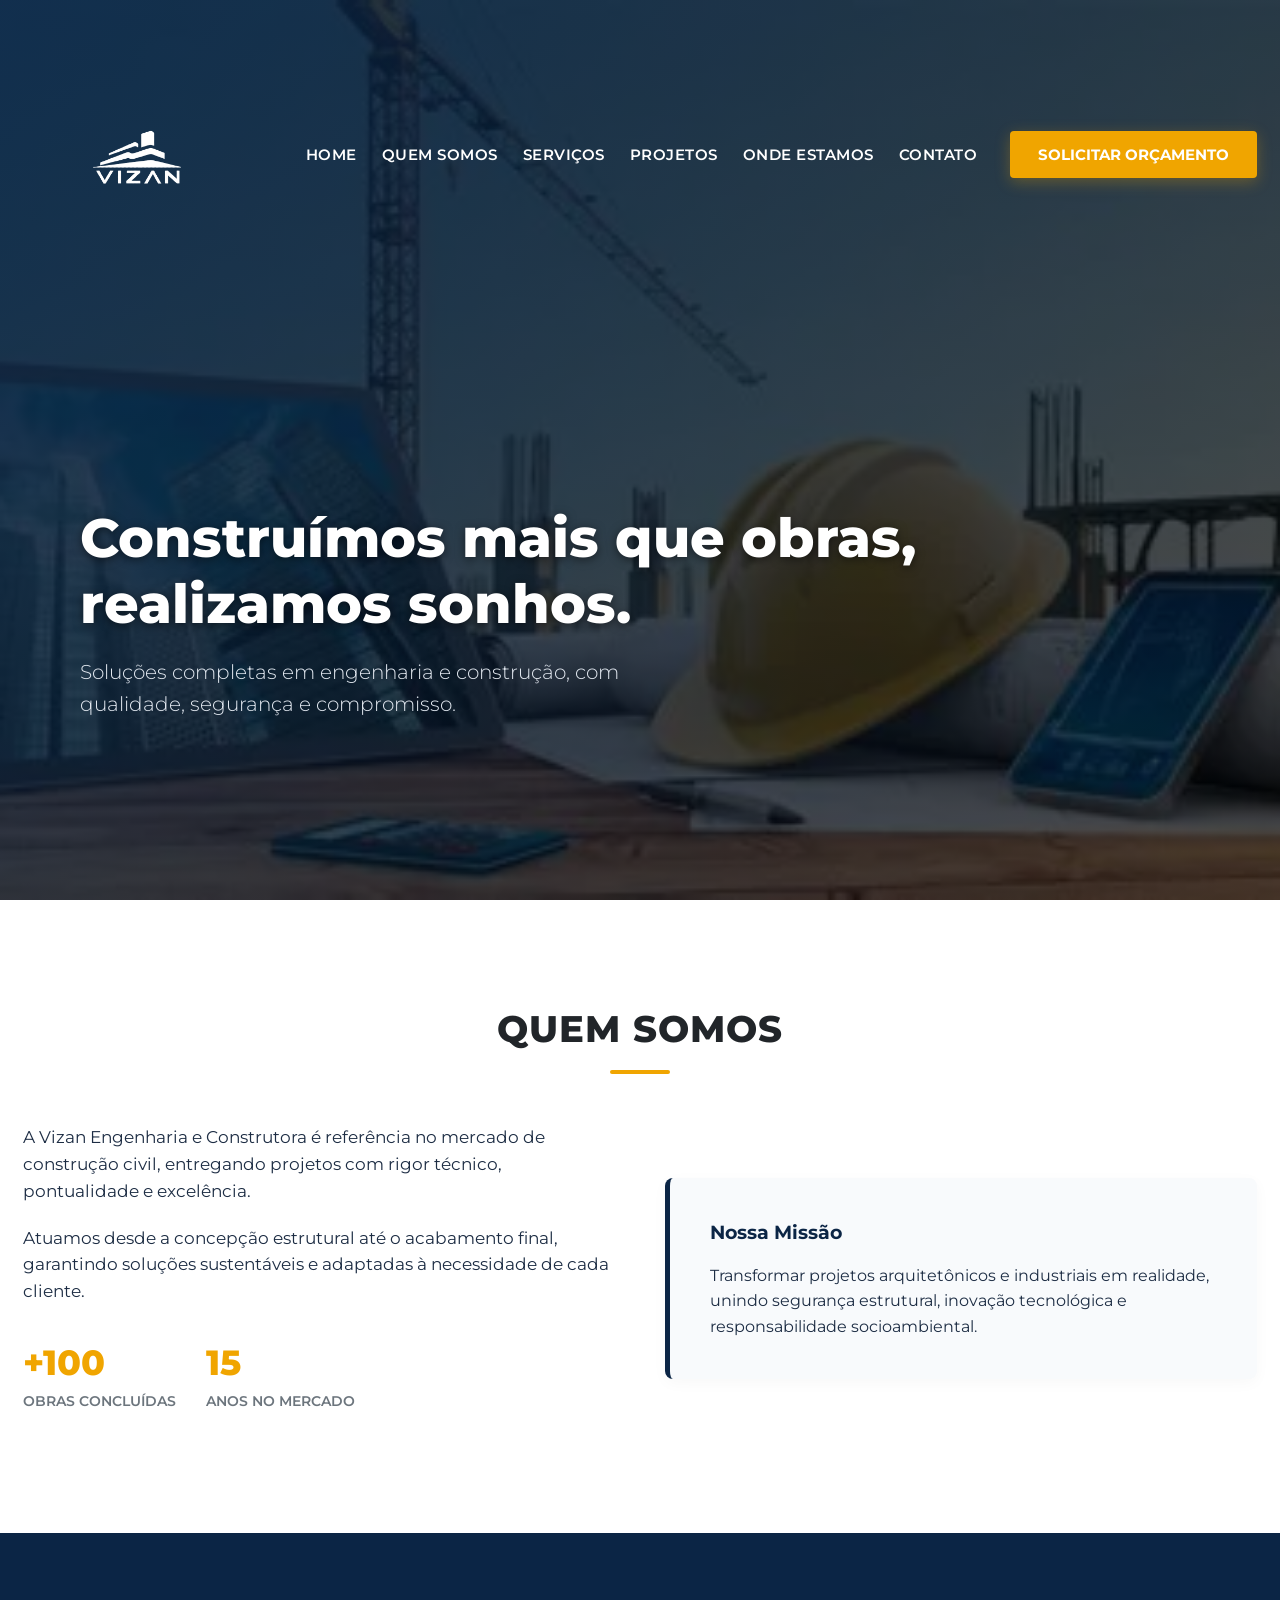
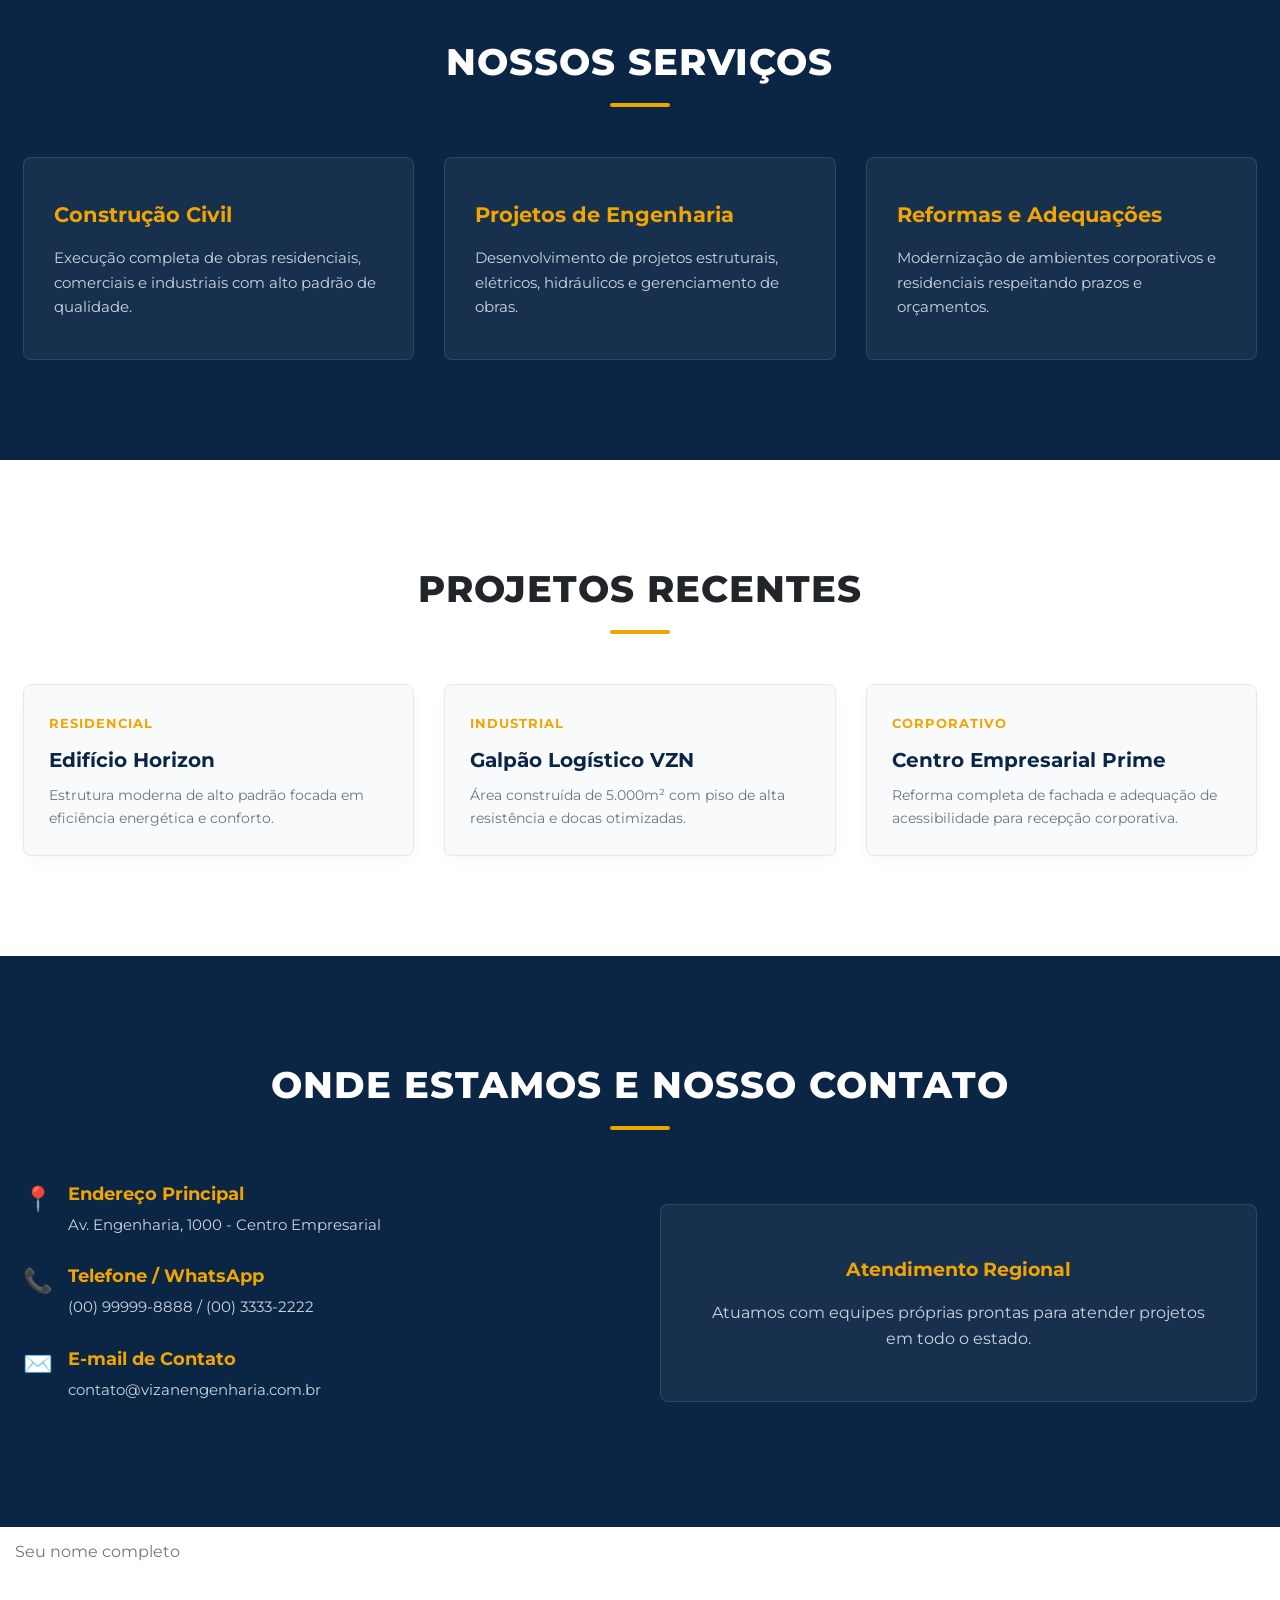
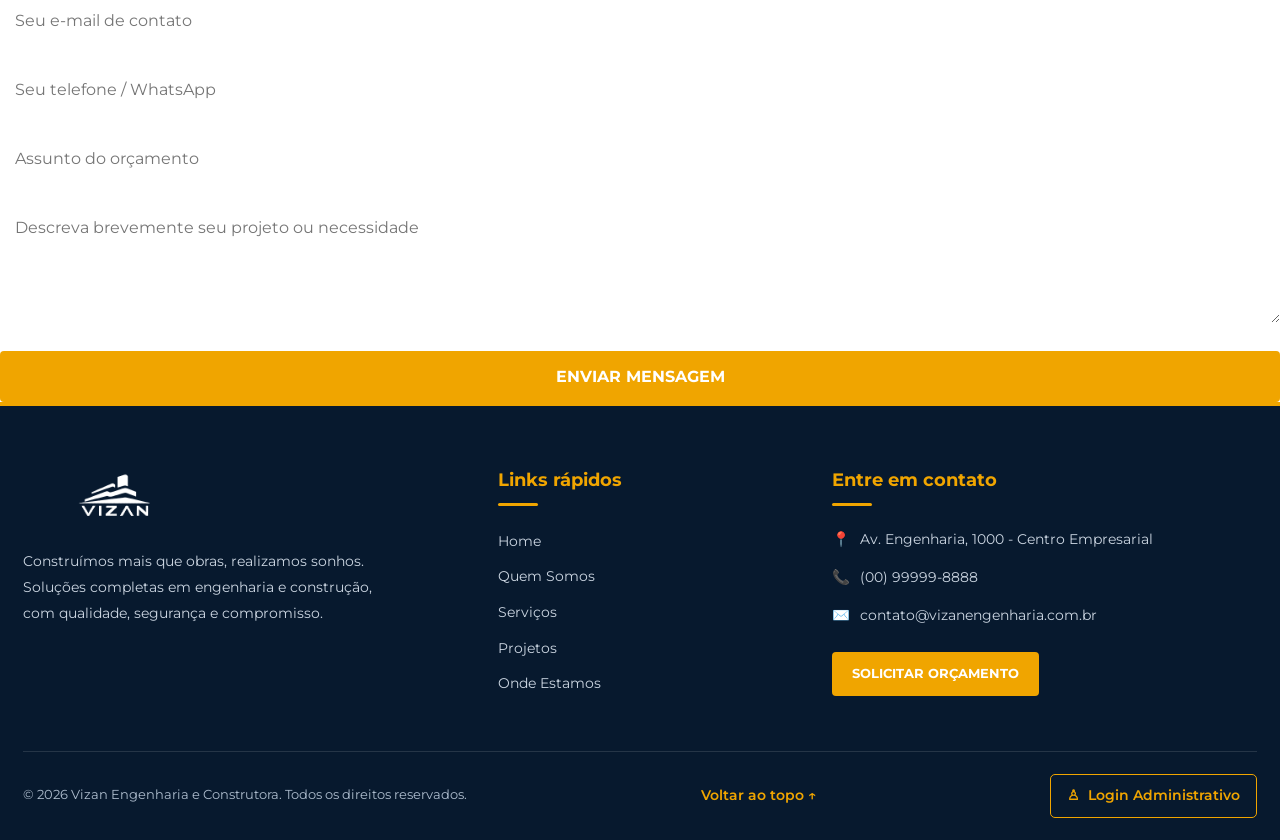
==== index.html @ 16d88180 "Rename vizane.html to index.html" ====
<!DOCTYPE html>
<html lang="pt-br">

<head>
    <meta charset="UTF-8">
    <meta name="viewport" content="width=device-width, initial-scale=1.0">

    <link rel="preconnect" href="https://fonts.googleapis.com">
    <link rel="preconnect" href="https://fonts.gstatic.com" crossorigin>
    <link href="https://fonts.googleapis.com/css2?family=Montserrat:ital,wght@0,100..900;1,100..900&display=swap" rel="stylesheet">

    <link rel="stylesheet" href="vizane.css">
    <title>Vizan Engenharia e Construtora</title>
</head>

<body>

    <!-- PRIMEIRA TELA (HOME) -->
    <section class="inicio" id="home">
        <img class="imagem-fundo" src="OIP.webp" alt="Obra de engenharia">
        <div class="degrade"></div>

        
<header>
    <div class="interface">
        <div class="logo">
            <a href="#home">
                <img src="VIZAN.jpg.png" alt="Logo Vizan Engenharia">
            </a>
        </div>

        <input type="checkbox" id="menu">
        <label for="menu" class="menu-icon" aria-label="Abrir ou fechar menu">☰</label>

        <nav class="menu-desktop">
            <ul>
                <li><a href="#home">Home</a></li>
                <li><a href="#quem-somos">Quem Somos</a></li>
                <li><a href="#servicos">Serviços</a></li>
                <li><a href="#projetos">Projetos</a></li>
                <li><a href="#onde-estamos">Onde estamos</a></li>
                <li><a href="#onde-estamos">Contato</a></li>

                <li class="orcamento-mobile">
            <a href="#contato">Solicitar Orçamento</a>
        </li>
    </ul>
</nav>

        <div class="btn-solicitarorc">
    <a href="#contato">
        <button type="button">Solicitar Orçamento</button>
    </a>
</div>
    </div>
</header>

        <div class="conteudo">
            <h1>Construímos mais que obras,<br>realizamos sonhos.</h1>
            <p>Soluções completas em engenharia e construção, com qualidade, segurança e compromisso.</p>
        </div>
    </section>

    <!-- CONTEÚDO PRINCIPAL -->
    <main>

        <!-- SEÇÃO QUEM SOMOS -->
        <section id="quem-somos">
            <div class="interface">
                <div class="titulo-secao">
                    <h2>Quem Somos</h2>
                </div>
                <div class="quem-somos-grid">
                    <div class="quem-somos-texto">
                        <p>A Vizan Engenharia e Construtora é referência no mercado de construção civil, entregando projetos com rigor técnico, pontualidade e excelência.</p>
                        <p>Atuamos desde a concepção estrutural até o acabamento final, garantindo soluções sustentáveis e adaptadas à necessidade de cada cliente.</p>
                        <div class="estatisticas">
                            <div class="estatistica-item">
                                <h3>+100</h3>
                                <p>Obras Concluídas</p>
                            </div>
                            <div class="estatistica-item">
                                <h3>15</h3>
                                <p>Anos no Mercado</p>
                            </div>
                        </div>
                    </div>
                    <div class="quem-somos-card">
                        <h3>Nossa Missão</h3>
                        <p>Transformar projetos arquitetônicos e industriais em realidade, unindo segurança estrutural, inovação tecnológica e responsabilidade socioambiental.</p>
                    </div>
                </div>
            </div>
        </section>

        <!-- SEÇÃO SERVIÇOS -->
        <section id="servicos">
            <div class="interface">
                <div class="titulo-secao">
                    <h2>Nossos Serviços</h2>
                </div>
                <div class="servicos-grid">
                    <div class="servico-card">
                        
                        <h3>Construção Civil</h3>
                        <p>Execução completa de obras residenciais, comerciais e industriais com alto padrão de qualidade.</p>
                    </div>
                    <div class="servico-card">
                      
                        <h3>Projetos de Engenharia</h3>
                        <p>Desenvolvimento de projetos estruturais, elétricos, hidráulicos e gerenciamento de obras.</p>
                    </div>
                    <div class="servico-card">
                        
                        <h3>Reformas e Adequações</h3>
                        <p>Modernização de ambientes corporativos e residenciais respeitando prazos e orçamentos.</p>
                    </div>
                </div>
            </div>
        </section>

        <!-- SEÇÃO PROJETOS -->
        <section id="projetos">
            <div class="interface">
                <div class="titulo-secao">
                    <h2>Projetos Recentes</h2>
                </div>
                <div class="projetos-grid">
                    <div class="projeto-card">
                        <div class="projeto-info">
                            <span>Residencial</span>
                            <h3>Edifício Horizon</h3>
                            <p>Estrutura moderna de alto padrão focada em eficiência energética e conforto.</p>
                        </div>
                    </div>
                    <div class="projeto-card">
                        <div class="projeto-info">
                            <span>Industrial</span>
                            <h3>Galpão Logístico VZN</h3>
                            <p>Área construída de 5.000m² com piso de alta resistência e docas otimizadas.</p>
                        </div>
                    </div>
                    <div class="projeto-card">
                        <div class="projeto-info">
                            <span>Corporativo</span>
                            <h3>Centro Empresarial Prime</h3>
                            <p>Reforma completa de fachada e adequação de acessibilidade para recepção corporativa.</p>
                        </div>
                    </div>
                </div>
            </div>
        </section>

        <!-- SEÇÃO ONDE ESTAMOS -->
        <section id="onde-estamos">
            <div class="interface">
                <div class="titulo-secao">
                    <h2>Onde Estamos e nosso Contato</h2>
                </div>
                <div class="onde-estamos-grid">
                    <div>
                        <div class="info-item">
                            <span>📍</span>
                            <div>
                                <h4>Endereço Principal</h4>
                                <p>Av. Engenharia, 1000 - Centro Empresarial</p>
                            </div>
                        </div>
                        <div class="info-item">
                            <span>📞</span>
                            <div>
                                <h4>Telefone / WhatsApp</h4>
                                <p>(00) 99999-8888 / (00) 3333-2222</p>
                            </div>
                        </div>
                        <div class="info-item">
                            <span>✉️</span>
                            <div>
                                <h4>E-mail de Contato</h4>
                                <p>contato@vizanengenharia.com.br</p>
                            </div>
                        </div>
                    </div>
                    <div class="mapa-box">
                        <h3>Atendimento Regional</h3>
                        <p>Atuamos com equipes próprias prontas para atender projetos em todo o estado.</p>
                    </div>
                </div>
            </div>
        </section>

        <!-- SEÇÃO CONTATO -->
      
<form action="receber_orcamento.php" method="POST" id="formOrcamento">

    <div class="form-grupo">
        <input
            type="text"
            name="nome"
            placeholder="Seu nome completo"
            required
        >
    </div>

    <div class="form-grupo">
        <input
            type="email"
            name="email"
            placeholder="Seu e-mail de contato"
            required
        >
    </div>

    <div class="form-grupo">
        <input
            type="tel"
            name="telefone"
            placeholder="Seu telefone / WhatsApp"
        >
    </div>

    <div class="form-grupo">
        <input
            type="text"
            name="assunto"
            placeholder="Assunto do orçamento"
            required
        >
    </div>

    <div class="form-grupo">
        <textarea
            name="mensagem"
            placeholder="Descreva brevemente seu projeto ou necessidade"
            required
        ></textarea>
    </div>

    <button type="submit" class="btn-enviar">
        Enviar Mensagem
    </button>

    <p id="retornoOrcamento"></p>

</form>


    </main>

     <!-- RODAPÉ -->
    <footer class="rodape">
        <div class="interface">

            <div class="rodape-conteudo">

                <!-- LOGO E DESCRIÇÃO -->
                <div class="rodape-marca">
                    <a href="#home" class="rodape-logo">
                        <img src="VIZAN.jpg.png" alt="Logo Vizan Engenharia">
                    </a>

                    <p>
                        Construímos mais que obras, realizamos sonhos.
                        Soluções completas em engenharia e construção,
                        com qualidade, segurança e compromisso.
                    </p>
                </div>

                <!-- LINKS RÁPIDOS -->
                <div class="rodape-links">
                    <h3>Links rápidos</h3>
                    <ul>
                        <li><a href="#home">Home</a></li>
                        <li><a href="#quem-somos">Quem Somos</a></li>
                        <li><a href="#servicos">Serviços</a></li>
                        <li><a href="#projetos">Projetos</a></li>
                        <li><a href="#onde-estamos">Onde Estamos</a></li>
                    </ul>
                </div>

                <!-- CONTATO -->
                <div class="rodape-contato">
                    <h3>Entre em contato</h3>

                    <p>
                        <span>📍</span>
                        Av. Engenharia, 1000 - Centro Empresarial
                    </p>

                    <p>
                        <span>📞</span>
                        (00) 99999-8888
                    </p>

                    <p>
                        <span>✉️</span>
                        <a href="mailto:contato@vizanengenharia.com.br">
                            contato@vizanengenharia.com.br
                        </a>
                    </p>

                    <a href="#contato" class="rodape-botao">
                        Solicitar orçamento
                    </a>
                </div>

            </div>

            <!-- DIREITOS AUTORAIS -->
            <div class="rodape-final">
                <p>
                    &copy; 2026 Vizan Engenharia e Construtora.
                    Todos os direitos reservados.
                </p>

                <a href="#home">Voltar ao topo ↑</a>

                <a href="vizanelogin.html" class="rodape-login">
            <span aria-hidden="true">♙</span>
            Login Administrativo
        </a>
            </div>

        </div>
    </footer>

<script src="vizane.script.js"></script>
</body>

</html>
---- vizane.css ----
/* ===================================================
   RESET E CONFIGURAÇÕES GERAIS
   =================================================== */
* {
    margin: 0;
    padding: 0;
    box-sizing: border-box;
    font-family: 'Montserrat', sans-serif;
}

html {
    scroll-behavior: smooth;
}

body {
    background-color: #ffffff;
    color: #212529;
    line-height: 1.6;
}

/* Container ajustado para aproximar o menu das bordas */
.interface {
    max-width: 98%; /* Ocupa quase a largura total para aproximar das bordas */
    margin: 0 auto;
    padding: 0 10px;
}

/* ===================================================
   VARIÁVEIS DE CORES (PALETA VIZAN ENGENHARIA)
   =================================================== */
:root {
    --cor-principal: #0b2545;       /* Azul Marinho Nobre */
    --cor-secundaria: #f0a500;      /* Amarelo Ouro / Construção */
    --cor-secundaria-hover: #d48f00;
    --cor-texto-escuro: #1d2d44;
    --cor-texto-claro: #ffffff;
    --cor-texto-suave: #6c757d;
    --cor-texto-suave-azul: #cbd5e1;
    --fundo-claro: #ffffff;
    --fundo-cinza-leve: #f8fafc;
}

/* ===================================================
   1. TELA PRINCIPAL / HOME (AZUL / ESCURA)
   =================================================== */
.inicio {
    position: relative;
    width: 100%;
    min-height: 100vh;
    display: flex;
    flex-direction: column;
    justify-content: space-between;
    overflow: hidden;
}

.imagem-fundo {
    position: absolute;
    top: 0;
    left: 0;
    width: 100%;
    height: 100%;
    object-fit: cover;
    z-index: -2;
}

.degrade {
    position: absolute;
    top: 0;
    left: 0;
    width: 100%;
    height: 100%;
    background: linear-gradient(135deg, rgba(11, 37, 69, 0.92) 0%, rgba(0, 0, 0, 0.7) 100%);
    z-index: -1;
}

/* Header & Menu */
header {
    padding: 20px 0;
}

header .interface {
    display: flex;
    align-items: center;
    justify-content: space-between;
    gap: 19px;
}

/* LOGO MAIOR */
.logo img {
    max-height: 70px; /* Logo aumentada */
    width: auto;
    display: block;
    margin-right: -1px;
}

.menu-icon {
    display: none;
    font-size: 2rem;
    color: #ffffff;
    cursor: pointer;
}

#menu {
    display: none;
}

/* Menu Desktop em linha horizontal perfeita */
.menu-desktop ul {
    display: flex;
    align-items: center;
    list-style: none;
    gap: 25px; 
}

.menu-desktop ul li {
    white-space: nowrap; /* Garante que o texto fique em uma única linha horizontal */
}

/* BOTÕES DO MENU MAIORES */
.menu-desktop ul li a {
    color: #ffffff;
    text-decoration: none;
    font-weight: 600;
    font-size: 0.95rem; /* Fonte maior */
    text-transform: uppercase;
    letter-spacing: 0.5px;
    transition: color 0.3s ease;
    white-space: nowrap;
    display: inline-block;
}

.menu-desktop ul li a:hover {
    color: var(--cor-secundaria);
}

/* Botão Solicitar Orçamento */
.btn-solicitarorc button {
    padding: 14px 28px;
    background-color: var(--cor-secundaria);
    color: #ffffff;
    border: none;
    border-radius: 4px;
    font-weight: 700;
    font-size: 0.95rem; /* Botão maior */
    text-transform: uppercase;
    cursor: pointer;
    transition: all 0.3s ease;
    box-shadow: 0 4px 15px rgba(240, 165, 0, 0.3);
    white-space: nowrap;
}

.btn-solicitarorc button:hover {
    background-color: var(--cor-secundaria-hover);
    transform: translateY(-2px);
}

/* Conteúdo da Hero Banner (Espaçamento de 3px do canto esquerdo) */
.conteudo {
    max-width: 1200px;
    margin: 0 auto 0 0;
    padding-top: 100px;          
    padding-left: 80px;           /* <--- ESPAÇAMENTO DE 3PX */
    padding-right: 20px;
    padding-bottom: 80px;
    color: #ffffff;

    display: flex;
    flex-direction: column;
    justify-content: center;
    align-items: flex-start;
}

.conteudo h1 {
    font-size: 3.4rem;
    font-weight: 800;
    line-height: 1.2;
    margin-bottom: 20px;
    text-shadow: 0 2px 10px rgba(0, 0, 0, 0.5);
}

.conteudo p {
    font-size: 1.25rem;
    max-width: 600px;
    color: #e2e8f0;
    font-weight: 300;
}

/* ===================================================
   ESTILOS DE TÍTULO PARA SEÇÕES
   =================================================== */
section {
    padding: 100px 0;
}

.titulo-secao {
    text-align: center;
    margin-bottom: 50px;
}

.titulo-secao h2 {
    font-size: 2.3rem;
    font-weight: 800;
    text-transform: uppercase;
    letter-spacing: 1px;
    position: relative;
    display: inline-block;
    padding-bottom: 15px;
}

.titulo-secao h2::after {
    content: '';
    position: absolute;
    bottom: 0;
    left: 50%;
    transform: translateX(-50%);
    width: 60px;
    height: 4px;
    background-color: var(--cor-secundaria);
    border-radius: 2px;
}

.secao-branca .titulo-secao h2 {
    color: var(--cor-principal);
}

.secao-azul .titulo-secao h2 {
    color: var(--cor-texto-claro);
}

/* ===================================================
   2. QUEM SOMOS (SEÇÃO BRANCA)
   =================================================== */
#quem-somos {
    background-color: var(--fundo-claro);
}

.quem-somos-grid {
    display: grid;
    grid-template-columns: 1fr 1fr;
    gap: 50px;
    align-items: center;
}

.quem-somos-texto p {
    font-size: 1.05rem;
    color: var(--cor-texto-escuro);
    margin-bottom: 20px;
}

.estatisticas {
    display: flex;
    gap: 30px;
    margin-top: 30px;
}

.estatistica-item h3 {
    font-size: 2.2rem;
    color: var(--cor-secundaria);
    font-weight: 800;
}

.estatistica-item p {
    font-size: 0.85rem;
    text-transform: uppercase;
    font-weight: 600;
    color: var(--cor-texto-suave);
}

.quem-somos-card {
    background: var(--fundo-cinza-leve);
    padding: 40px;
    border-left: 5px solid var(--cor-principal);
    border-radius: 8px;
    box-shadow: 0 4px 15px rgba(0, 0, 0, 0.03);
}

.quem-somos-card h3 {
    color: var(--cor-principal);
    margin-bottom: 15px;
}

.quem-somos-card p {
    color: var(--cor-texto-escuro);
}

/* ===================================================
   3. SERVIÇOS (SEÇÃO AZUL)
   =================================================== */
#servicos {
    background-color: var(--cor-principal);
    color: var(--cor-texto-claro);
}

.servicos-grid {
    display: grid;
    grid-template-columns: repeat(auto-fit, minmax(280px, 1fr));
    gap: 30px;
}

.servico-card {
    background-color: rgba(255, 255, 255, 0.05);
    border: 1px solid rgba(255, 255, 255, 0.1);
    padding: 40px 30px;
    border-radius: 8px;
    transition: transform 0.3s ease, background-color 0.3s ease;
}

.servico-card:hover {
    transform: translateY(-8px);
    background-color: rgba(255, 255, 255, 0.1);
}

.servico-icone {
    font-size: 2.5rem;
    margin-bottom: 20px;
    display: inline-block;
}

.servico-card h3 {
    font-size: 1.3rem;
    color: var(--cor-secundaria);
    margin-bottom: 15px;
    font-weight: 700;
}

.servico-card p {
    color: var(--cor-texto-suave-azul);
    font-size: 0.95rem;
}

/* ===================================================
   4. PROJETOS (SEÇÃO BRANCA)
   =================================================== */
#projetos {
    background-color: var(--fundo-claro);
}

.projetos-grid {
    display: grid;
    grid-template-columns: repeat(auto-fit, minmax(320px, 1fr));
    gap: 30px;
}

.projeto-card {
    background-color: var(--fundo-cinza-leve);
    border: 1px solid #e2e8f0;
    border-radius: 8px;
    overflow: hidden;
    box-shadow: 0 4px 15px rgba(0, 0, 0, 0.03);
    transition: transform 0.3s ease;
}

.projeto-card:hover {
    transform: translateY(-5px);
}

.projeto-info {
    padding: 25px;
}

.projeto-info span {
    font-size: 0.8rem;
    font-weight: 700;
    color: var(--cor-secundaria);
    text-transform: uppercase;
    letter-spacing: 1px;
}

.projeto-info h3 {
    font-size: 1.25rem;
    color: var(--cor-principal);
    margin: 8px 0;
}

.projeto-info p {
    color: var(--cor-texto-suave);
    font-size: 0.9rem;
}

/* ===================================================
   5. ONDE ESTAMOS (SEÇÃO AZUL - PENÚLTIMA)
   =================================================== */
#onde-estamos {
    background-color: var(--cor-principal);
    color: var(--cor-texto-claro);
}

.onde-estamos-grid {
    display: grid;
    grid-template-columns: 1fr 1fr;
    gap: 40px;
    align-items: center;
}

.info-item {
    display: flex;
    align-items: flex-start;
    gap: 15px;
    margin-bottom: 25px;
}

.info-item span {
    font-size: 1.5rem;
}

.info-item h4 {
    color: var(--cor-secundaria);
    font-size: 1.1rem;
    margin-bottom: 5px;
}

.info-item p {
    color: var(--cor-texto-suave-azul);
    font-size: 0.95rem;
}

.mapa-box {
    background: rgba(255, 255, 255, 0.05);
    border: 1px solid rgba(255, 255, 255, 0.1);
    color: #ffffff;
    padding: 50px;
    border-radius: 8px;
    text-align: center;
}

.mapa-box h3 {
    margin-bottom: 15px;
    color: var(--cor-secundaria);
}

.mapa-box p {
    color: var(--cor-texto-suave-azul);
}

/* ===================================================
   6. CONTATO & ORÇAMENTO (SEÇÃO AZUL - ÚLTIMA)
   =================================================== */
#contato {
    background-color: #07192e;
    color: #ffffff;
    border-top: 1px solid rgba(255, 255, 255, 0.08);
}

.contato-form-container {
    max-width: 700px;
    margin: 0 auto;
    background-color: rgba(255, 255, 255, 0.05);
    padding: 40px;
    border-radius: 8px;
    border: 1px solid rgba(255, 255, 255, 0.1);
}

.form-grupo {
    margin-bottom: 20px;
}

.form-grupo input,
.form-grupo textarea {
    width: 100%;
    padding: 15px;
    background-color: rgba(255, 255, 255, 0.95);
    border: none;
    border-radius: 4px;
    font-size: 1rem;
    color: var(--cor-texto-escuro);
}

.form-grupo textarea {
    height: 120px;
    resize: vertical;
}

.btn-enviar {
    width: 100%;
    padding: 16px;
    background-color: var(--cor-secundaria);
    color: #ffffff;
    border: none;
    border-radius: 4px;
    font-size: 1rem;
    font-weight: 700;
    text-transform: uppercase;
    cursor: pointer;
    transition: background 0.3s ease;
}

.btn-enviar:hover {
    background-color: var(--cor-secundaria-hover);
}

/* ===================================================
   RESPONSIVIDADE (MOBILE / TABLETS)
   =================================================== */
/* ===================================================
   RESPONSIVIDADE (MOBILE / TABLETS)
   =================================================== */
@media (max-width: 1024px) {
    .menu-desktop ul {
        gap: 15px;
    }

    .menu-desktop ul li a {
        font-size: 0.85rem;
    }
}

@media (max-width: 768px) {

    /* Cabeçalho como referência para o menu */
    header {
        position: relative;
        z-index: 1000;
    }

    header .interface {
        display: flex;
        align-items: center;
        justify-content: space-between;
        flex-wrap: wrap;
        gap: 10px;
    }

    /* Ícone do menu hamburguer */
    .menu-icon {
        display: block;
        color: #ffffff;
        font-size: 2rem;
        cursor: pointer;
        line-height: 1;
        padding: 5px 10px;
        z-index: 1002;
        user-select: none;
    }

    /* Checkbox invisível, mas funcional */
    #menu {
        display: none;
    }

    /* Menu fechado por padrão */
    .menu-desktop {
        display: none;
        position: absolute;
        top: 100%;
        left: 0;
        width: 100%;
        background-color: var(--cor-principal);
        padding: 20px;
        box-shadow: 0 10px 15px rgba(0, 0, 0, 0.3);
        z-index: 1001;
    }

    /* Links organizados na vertical */
    .menu-desktop ul {
        display: flex;
        flex-direction: column;
        align-items: center;
        gap: 15px;
        list-style: none;
    }

    .menu-desktop ul li {
        width: 100%;
        text-align: center;
    }

    .menu-desktop ul li a {
        display: block;
        padding: 8px 10px;
        font-size: 1rem;
        color: #ffffff;
        text-decoration: none;
        white-space: normal;
    }

    .menu-desktop ul li a:hover {
        color: var(--cor-secundaria);
    }

    /* Abre o menu quando o checkbox está marcado */
    #menu:checked ~ .menu-desktop {
        display: block;
    }

    /* Oculta o botão original no cabeçalho mobile */
    .btn-solicitarorc {
        display: none;
    }

    /* Exibe o botão adicional de orçamento no menu mobile */
    .orcamento-mobile {
        display: block;
        width: 100%;
        margin-top: 10px;
        text-align: center;
    }

    .menu-desktop ul li.orcamento-mobile a {
        display: inline-block;
        width: auto;
        padding: 12px 20px;
        background-color: var(--cor-secundaria);
        color: #ffffff;
        border-radius: 4px;
        font-weight: 700;
        text-transform: uppercase;
        text-decoration: none;
    }

    .menu-desktop ul li.orcamento-mobile a:hover {
        background-color: var(--cor-secundaria-hover);
        color: #ffffff;
    }

    /* Ajustes do conteúdo principal */
    .conteudo {
        padding-top: 80px;
        padding-left: 20px;
        padding-right: 20px;
    }

    .conteudo h1 {
        font-size: 2.2rem;
    }

    .quem-somos-grid,
    .onde-estamos-grid {
        grid-template-columns: 1fr;
    }

    section {
        padding: 60px 0;
    }
}

/* Botão de orçamento oculto fora do menu mobile */
.orcamento-mobile {
    display: none;
}
/* =========================
   IMAGENS 
========================= */

/* Deixa esta regra somente para imagens
   que não sejam a imagem de fundo */

img:not(.imagem-fundo) {
    max-width: 100%;
    height: auto;
}


#menu{
    display: none;
}


/* =========================================
   7. RODAPÉ - VIZAN ENGENHARIA
   ========================================= */

.rodape {
    background-color: #07192e;
    color: #ffffff;
    padding: 60px 0 0;
    border-top: 4px solid var(--cor-secundaria);
}

/* Organização das colunas */

.rodape-conteudo {
    display: grid;
    grid-template-columns: 1.5fr 1fr 1.5fr;
    gap: 50px;
    padding-bottom: 45px;
}

/* Logo e descrição */

.rodape-logo {
    display: inline-block;
    margin-bottom: 20px;
}

.rodape-logo img {
    max-width: 200px;
    max-height: 85px;
    width: auto;
    height: auto;
    object-fit: contain;
}

.rodape-marca p {
    max-width: 350px;
    color: var(--cor-texto-suave-azul);
    font-size: 0.9rem;
    line-height: 1.8;
}

/* Títulos */

.rodape h3 {
    color: var(--cor-secundaria);
    font-size: 1.1rem;
    font-weight: 700;
    margin-bottom: 22px;
    position: relative;
    padding-bottom: 12px;
}

.rodape h3::after {
    content: "";
    position: absolute;
    left: 0;
    bottom: 0;
    width: 40px;
    height: 3px;
    background-color: var(--cor-secundaria);
    border-radius: 2px;
}

/* Links rápidos */

.rodape-links ul {
    list-style: none;
}

.rodape-links ul li {
    margin-bottom: 10px;
}

.rodape-links ul li a {
    color: var(--cor-texto-suave-azul);
    text-decoration: none;
    font-size: 0.9rem;
    transition: color 0.3s ease,
                padding-left 0.3s ease;
}

.rodape-links ul li a:hover {
    color: var(--cor-secundaria);
    padding-left: 6px;
}

/* Informações de contato */

.rodape-contato p {
    display: flex;
    align-items: flex-start;
    gap: 10px;
    color: var(--cor-texto-suave-azul);
    font-size: 0.9rem;
    margin-bottom: 15px;
    overflow-wrap: anywhere;
}

.rodape-contato p span {
    flex-shrink: 0;
}

.rodape-contato p a {
    color: var(--cor-texto-suave-azul);
    text-decoration: none;
    transition: color 0.3s ease;
}

.rodape-contato p a:hover {
    color: var(--cor-secundaria);
}

/* Botão de orçamento */

.rodape-botao {
    display: inline-block;
    margin-top: 10px;
    padding: 12px 20px;
    background-color: var(--cor-secundaria);
    color: #ffffff;
    text-decoration: none;
    text-transform: uppercase;
    font-size: 0.8rem;
    font-weight: 700;
    border-radius: 4px;
    transition: background-color 0.3s ease,
                transform 0.3s ease;
}

.rodape-botao:hover {
    background-color: var(--cor-secundaria-hover);
    transform: translateY(-2px);
}

/* Faixa inferior */

.rodape-final {
    border-top: 1px solid rgba(255, 255, 255, 0.12);
    padding: 22px 0;
    display: flex;
    align-items: center;
    justify-content: space-between;
    gap: 20px;
}

.rodape-final p {
    color: #aebdce;
    font-size: 0.8rem;
}

.rodape-final a {
    color: var(--cor-secundaria);
    text-decoration: none;
    font-size: 0.85rem;
    font-weight: 600;
    transition: color 0.3s ease;
}

.rodape-final a:hover {
    color: #ffffff;
}

/* =========================================
   RESPONSIVIDADE DO RODAPÉ
   ========================================= */

@media (max-width: 768px) {

    .rodape {
        padding-top: 45px;
    }

    .rodape-conteudo {
        grid-template-columns: 1fr 1fr;
        gap: 35px 25px;
        padding-bottom: 35px;
    }

    .rodape-marca {
        grid-column: 1 / -1;
    }

    .rodape-marca p {
        max-width: 100%;
    }

    .rodape-logo img {
        max-width: 180px;
    }

    .rodape-final {
        flex-direction: column;
        text-align: center;
        gap: 10px;
    }
}

@media (max-width: 480px) {

    .rodape-conteudo {
        grid-template-columns: 1fr;
        gap: 30px;
    }

    .rodape-marca {
        grid-column: auto;
    }

    .rodape h3 {
        margin-bottom: 18px;
    }

    .rodape-final {
        padding: 20px 5px;
    }

    .rodape-final p {
        font-size: 0.75rem;
    }
}


/* Rolagem suave ao clicar no menu */
html {
    scroll-behavior: smooth;
}

/* Estado inicial */
.animar-secao {
    opacity: 0;
    transform: translateY(35px);
    transition:
        opacity 0.8s ease,
        transform 0.8s ease;
}

/* Estado após entrar na tela */
.animar-secao.secao-visivel {
    opacity: 1;
    transform: translateY(0);
}

/* Respeita a preferência por menos animações */
@media (prefers-reduced-motion: reduce) {
    html {
        scroll-behavior: auto;
    }

    .animar-secao {
        opacity: 1;
        transform: none;
        transition: none;
    }
}

/* Ações do rodapé */
.rodape-acoes {
    display: flex;
    align-items: center;
    justify-content: center;
    gap: 15px;
    flex-wrap: wrap;
}

/* Link para voltar ao topo */
.rodape-voltar {
    color: var(--cor-secundaria);
    text-decoration: none;
    font-size: 0.85rem;
    font-weight: 600;
    transition: color 0.3s ease;
}

.rodape-voltar:hover {
    color: #ffffff;
}

/* Botão de login administrativo */
.rodape-login {
    display: inline-flex;
    align-items: center;
    justify-content: center;
    gap: 8px;
    padding: 10px 16px;

    background-color: transparent;
    color: var(--cor-secundaria);

    border: 1px solid var(--cor-secundaria);
    border-radius: 5px;

    text-decoration: none;
    font-size: 0.82rem;
    font-weight: 700;

    transition:
        background-color 0.3s ease,
        color 0.3s ease,
        transform 0.3s ease;
}

.rodape-login:hover {
    background-color: var(--cor-secundaria);
    color: #07192e;
    transform: translateY(-2px);
}

/* Ajustes para telas pequenas */
@media (max-width: 768px) {
    .rodape-final {
        flex-direction: column;
        align-items: center;
        text-align: center;
    }

    .rodape-acoes {
        flex-direction: column;
        gap: 15px;
    }

    .rodape-login {
        width: fit-content;
    }
}
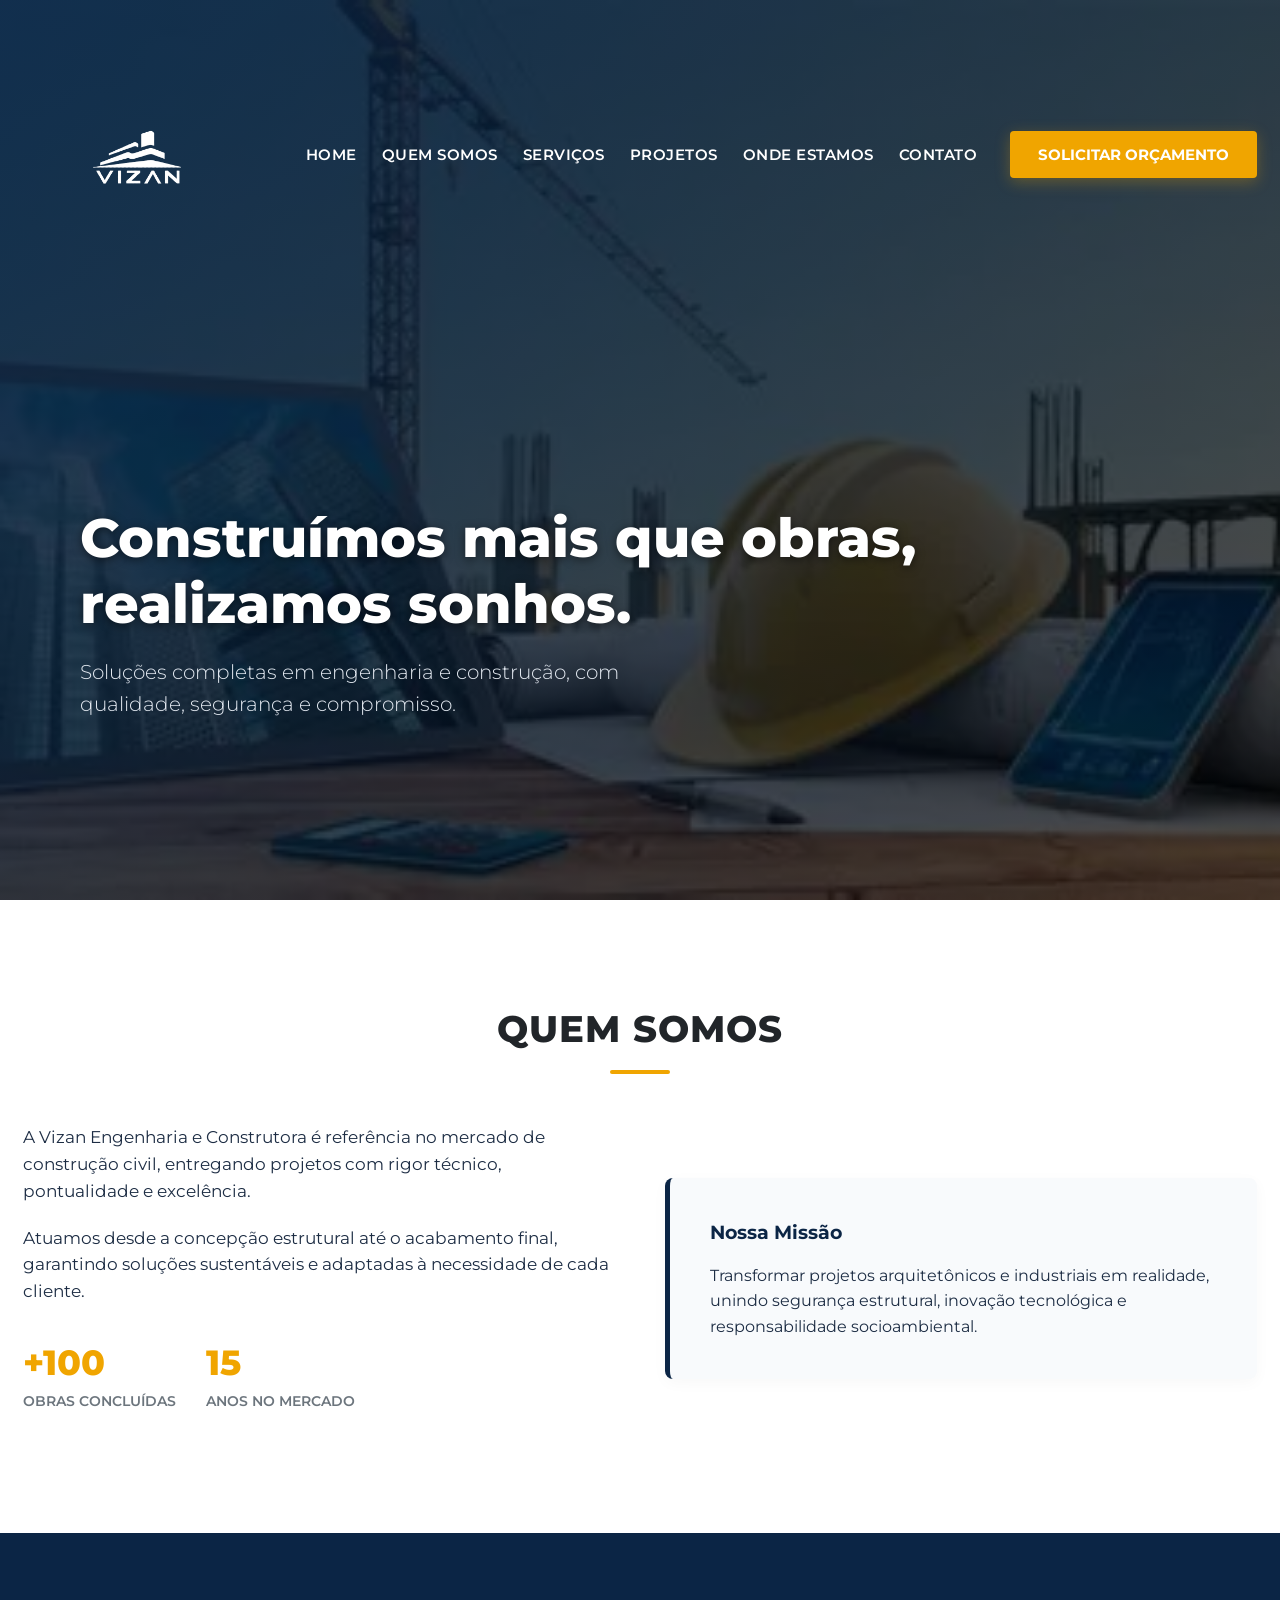
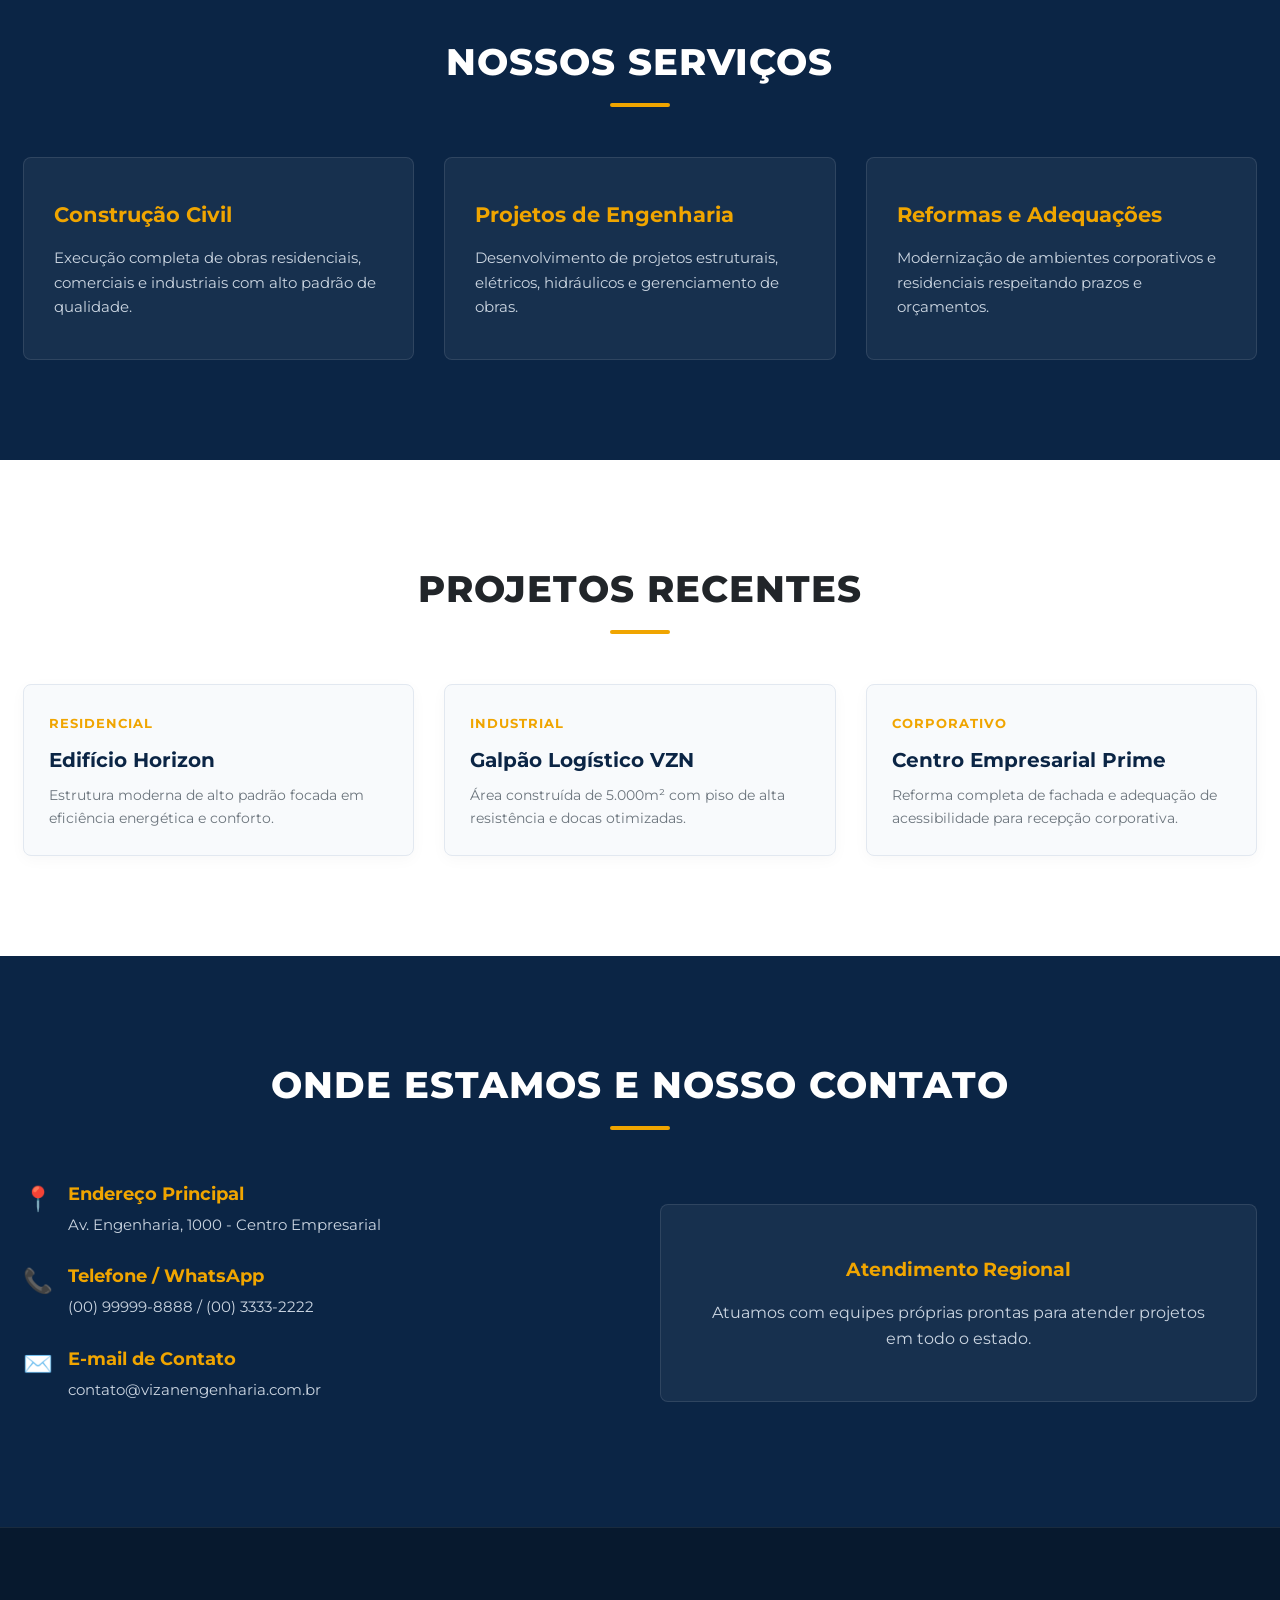
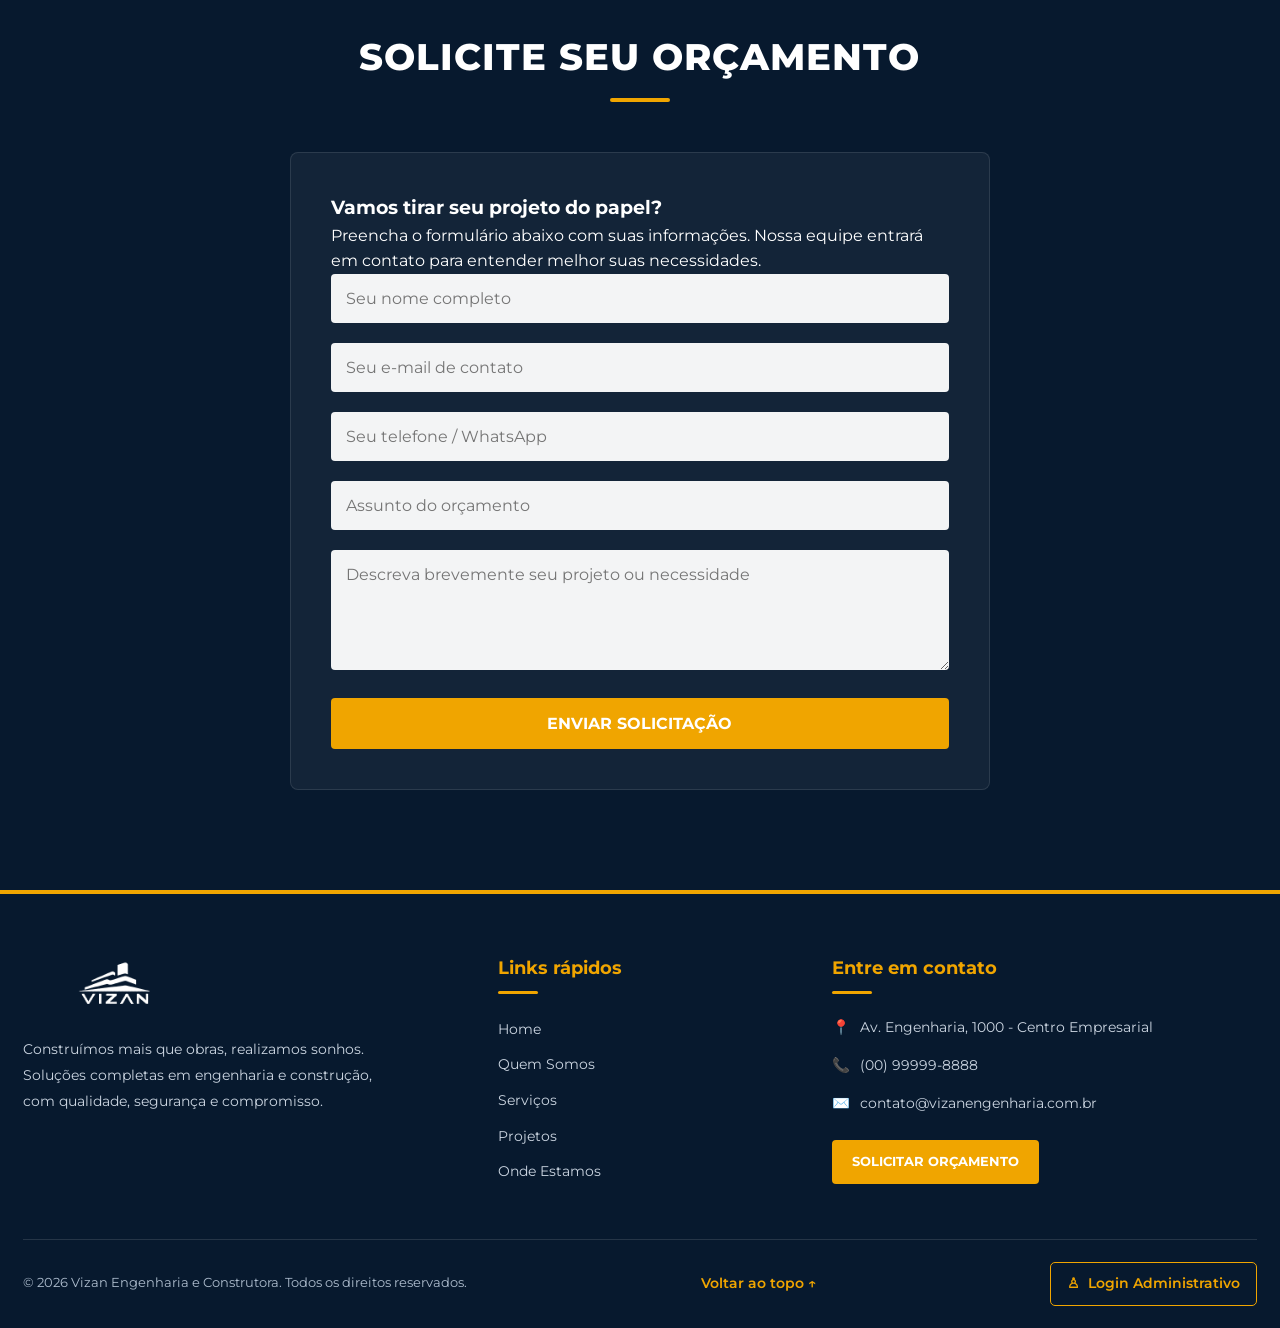
==== commit fe0462f8: "Update index.html" ====
--- a/index.html
+++ b/index.html
@@ -191,58 +191,87 @@
 
         <!-- SEÇÃO CONTATO -->
       
-<form action="receber_orcamento.php" method="POST" id="formOrcamento">
-
-    <div class="form-grupo">
-        <input
-            type="text"
-            name="nome"
-            placeholder="Seu nome completo"
-            required
-        >
+
+<!-- SEÇÃO CONTATO E ORÇAMENTO -->
+<section id="contato">
+
+    <div class="interface">
+
+        <div class="titulo-secao">
+            <h2>Solicite seu Orçamento</h2>
+        </div>
+
+        <div class="contato-form-container">
+
+            <div class="contato-descricao">
+                <h3>Vamos tirar seu projeto do papel?</h3>
+                <p>
+                    Preencha o formulário abaixo com suas informações.
+                    Nossa equipe entrará em contato para entender melhor
+                    suas necessidades.
+                </p>
+            </div>
+
+            <form action="receber_orcamento.php"
+                  method="POST"
+                  id="formOrcamento">
+
+                <div class="form-grupo">
+                    <input
+                        type="text"
+                        name="nome"
+                        placeholder="Seu nome completo"
+                        required
+                    >
+                </div>
+
+                <div class="form-grupo">
+                    <input
+                        type="email"
+                        name="email"
+                        placeholder="Seu e-mail de contato"
+                        required
+                    >
+                </div>
+
+                <div class="form-grupo">
+                    <input
+                        type="tel"
+                        name="telefone"
+                        placeholder="Seu telefone / WhatsApp"
+                    >
+                </div>
+
+                <div class="form-grupo">
+                    <input
+                        type="text"
+                        name="assunto"
+                        placeholder="Assunto do orçamento"
+                        required
+                    >
+                </div>
+
+                <div class="form-grupo">
+                    <textarea
+                        name="mensagem"
+                        placeholder="Descreva brevemente seu projeto ou necessidade"
+                        required
+                    ></textarea>
+                </div>
+
+                <button type="submit" class="btn-enviar">
+                    Enviar Solicitação
+                </button>
+
+                <p id="retornoOrcamento"></p>
+
+            </form>
+
+        </div>
+
     </div>
 
-    <div class="form-grupo">
-        <input
-            type="email"
-            name="email"
-            placeholder="Seu e-mail de contato"
-            required
-        >
-    </div>
-
-    <div class="form-grupo">
-        <input
-            type="tel"
-            name="telefone"
-            placeholder="Seu telefone / WhatsApp"
-        >
-    </div>
-
-    <div class="form-grupo">
-        <input
-            type="text"
-            name="assunto"
-            placeholder="Assunto do orçamento"
-            required
-        >
-    </div>
-
-    <div class="form-grupo">
-        <textarea
-            name="mensagem"
-            placeholder="Descreva brevemente seu projeto ou necessidade"
-            required
-        ></textarea>
-    </div>
-
-    <button type="submit" class="btn-enviar">
-        Enviar Mensagem
-    </button>
-
-    <p id="retornoOrcamento"></p>
-
-</form>
+</section>
 
 
     </main>
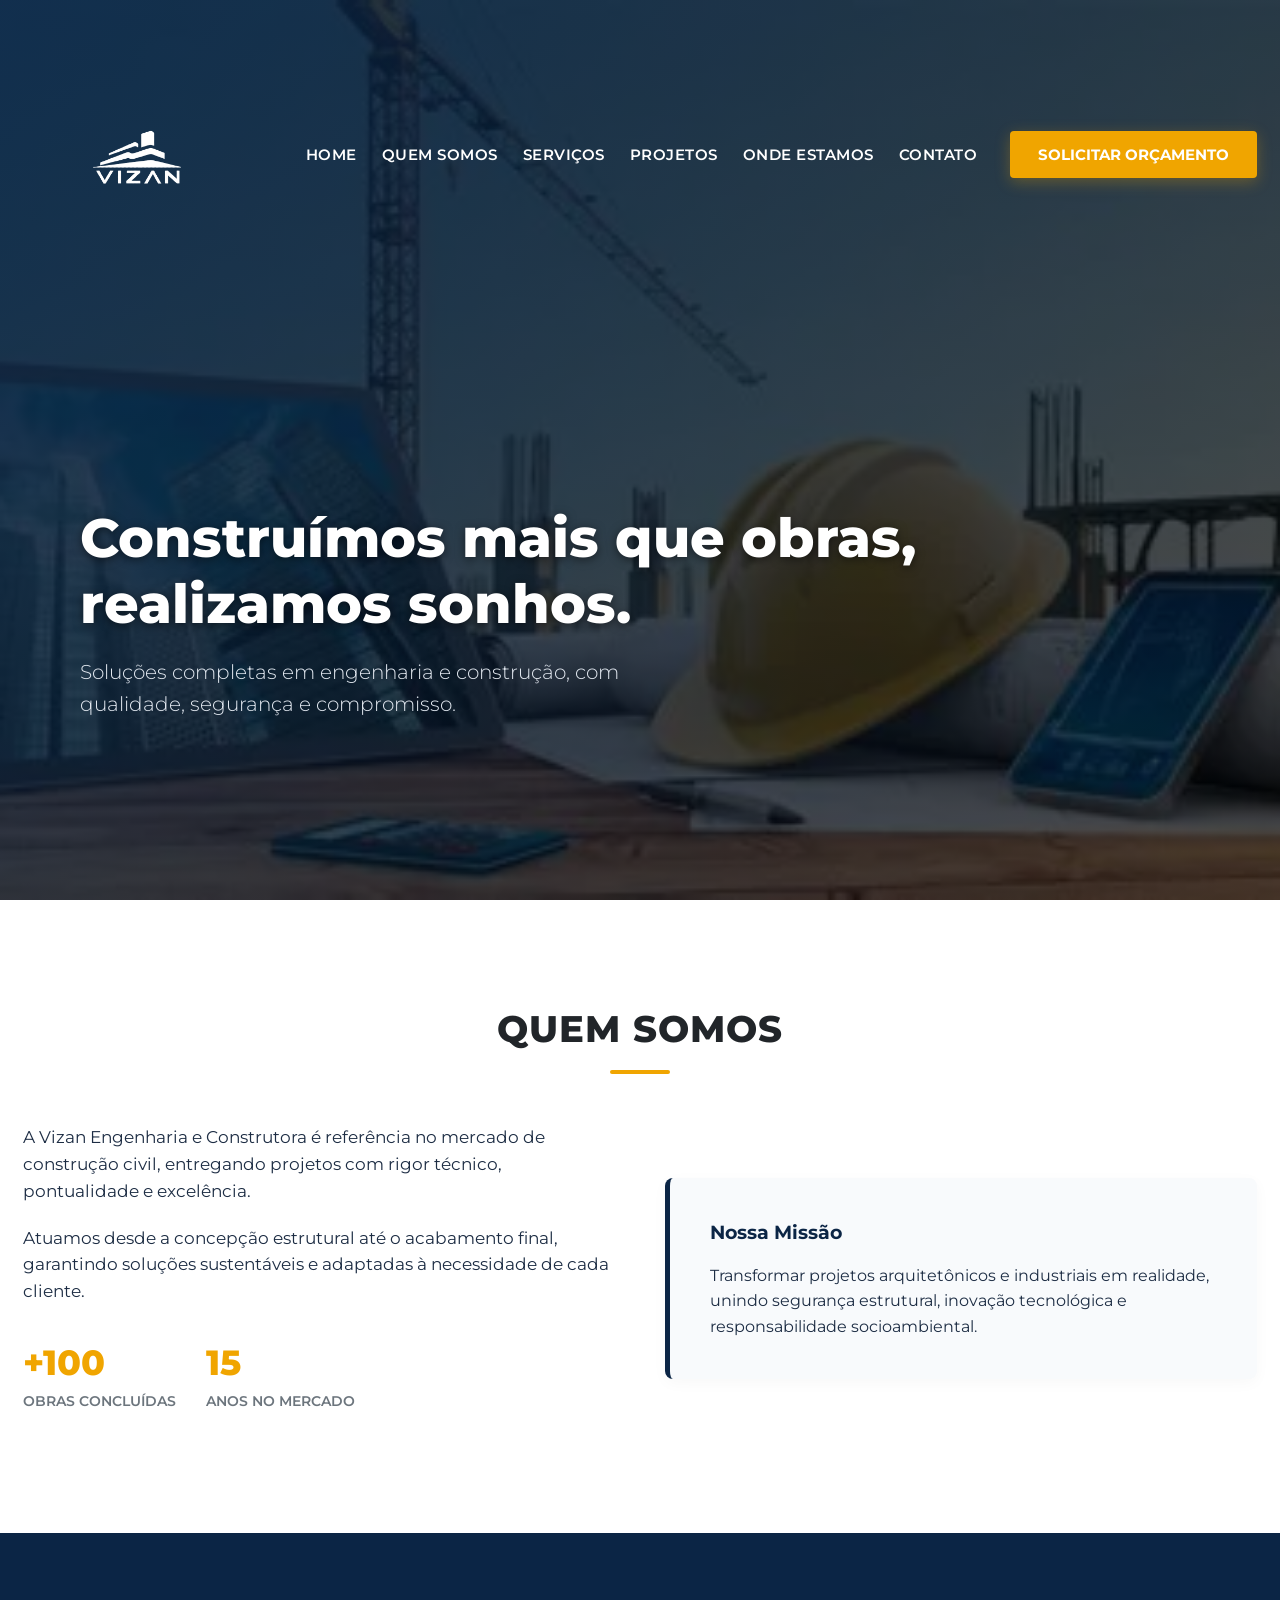
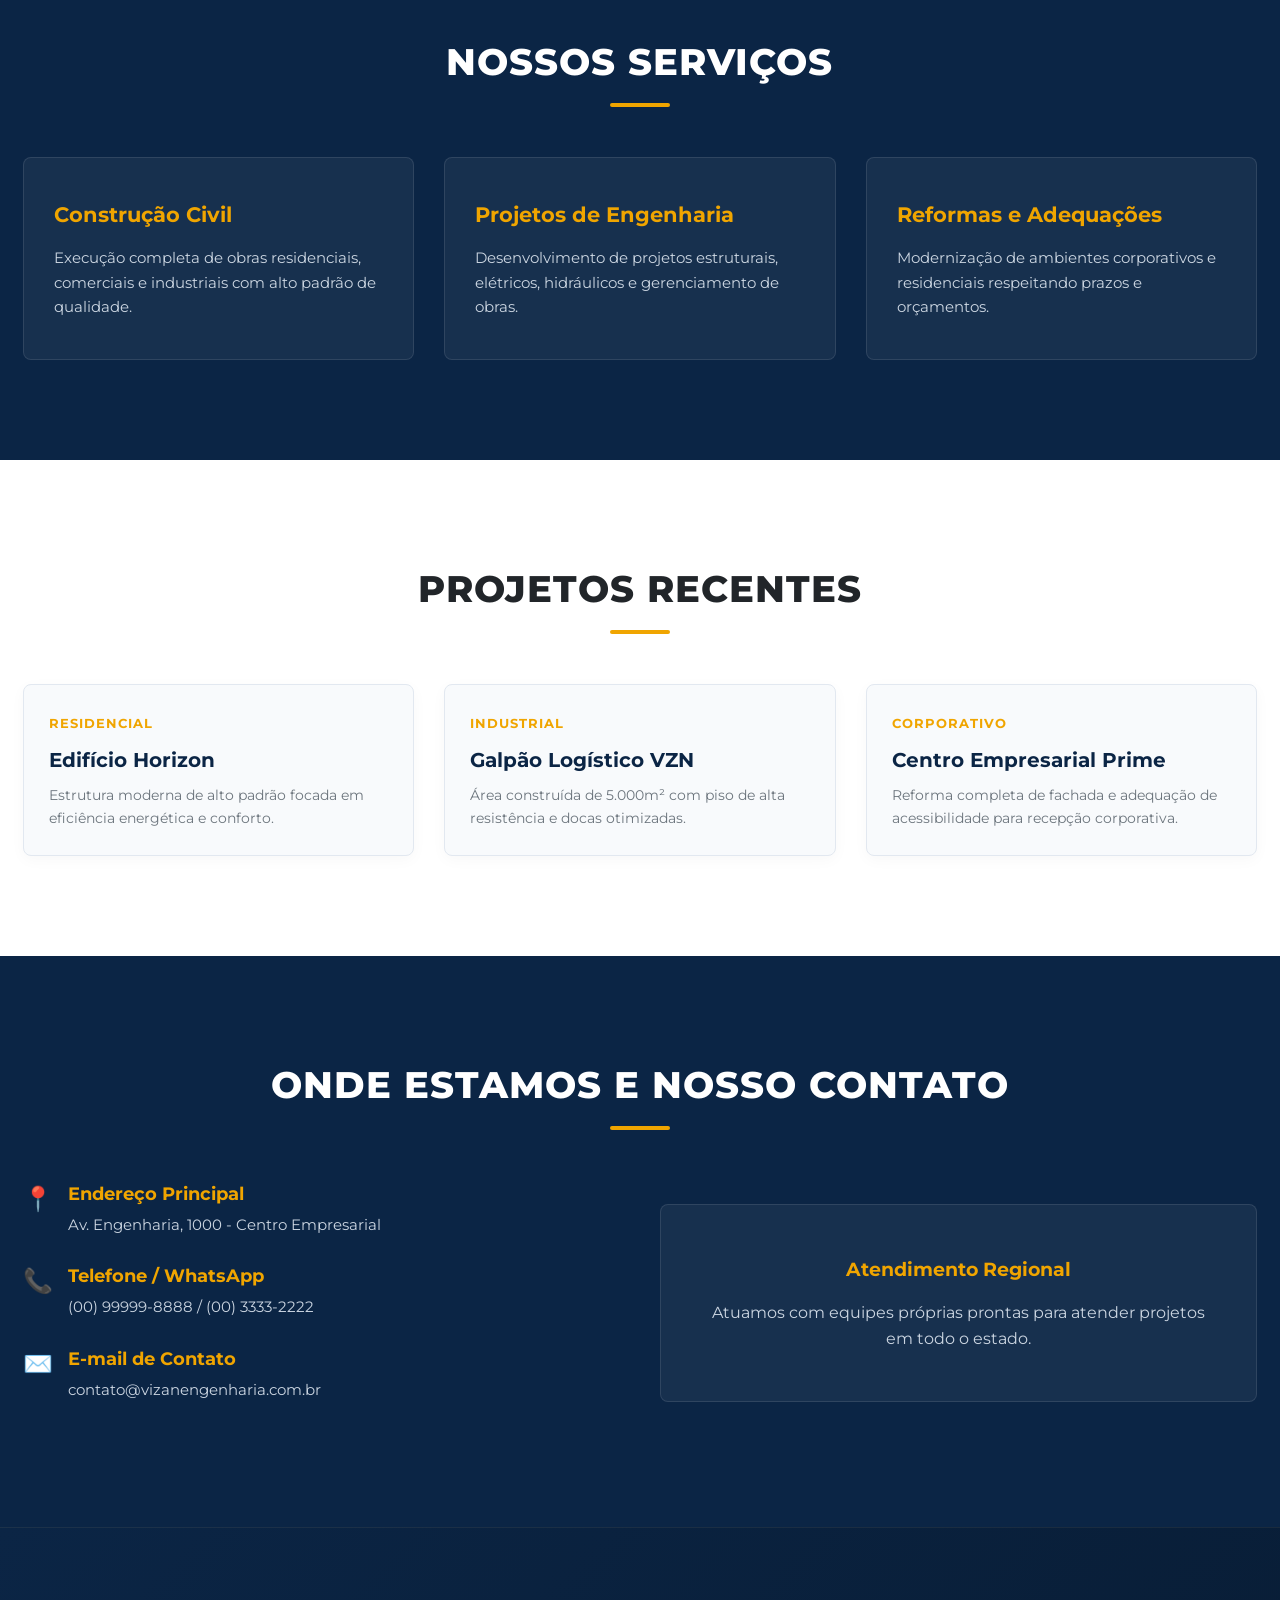
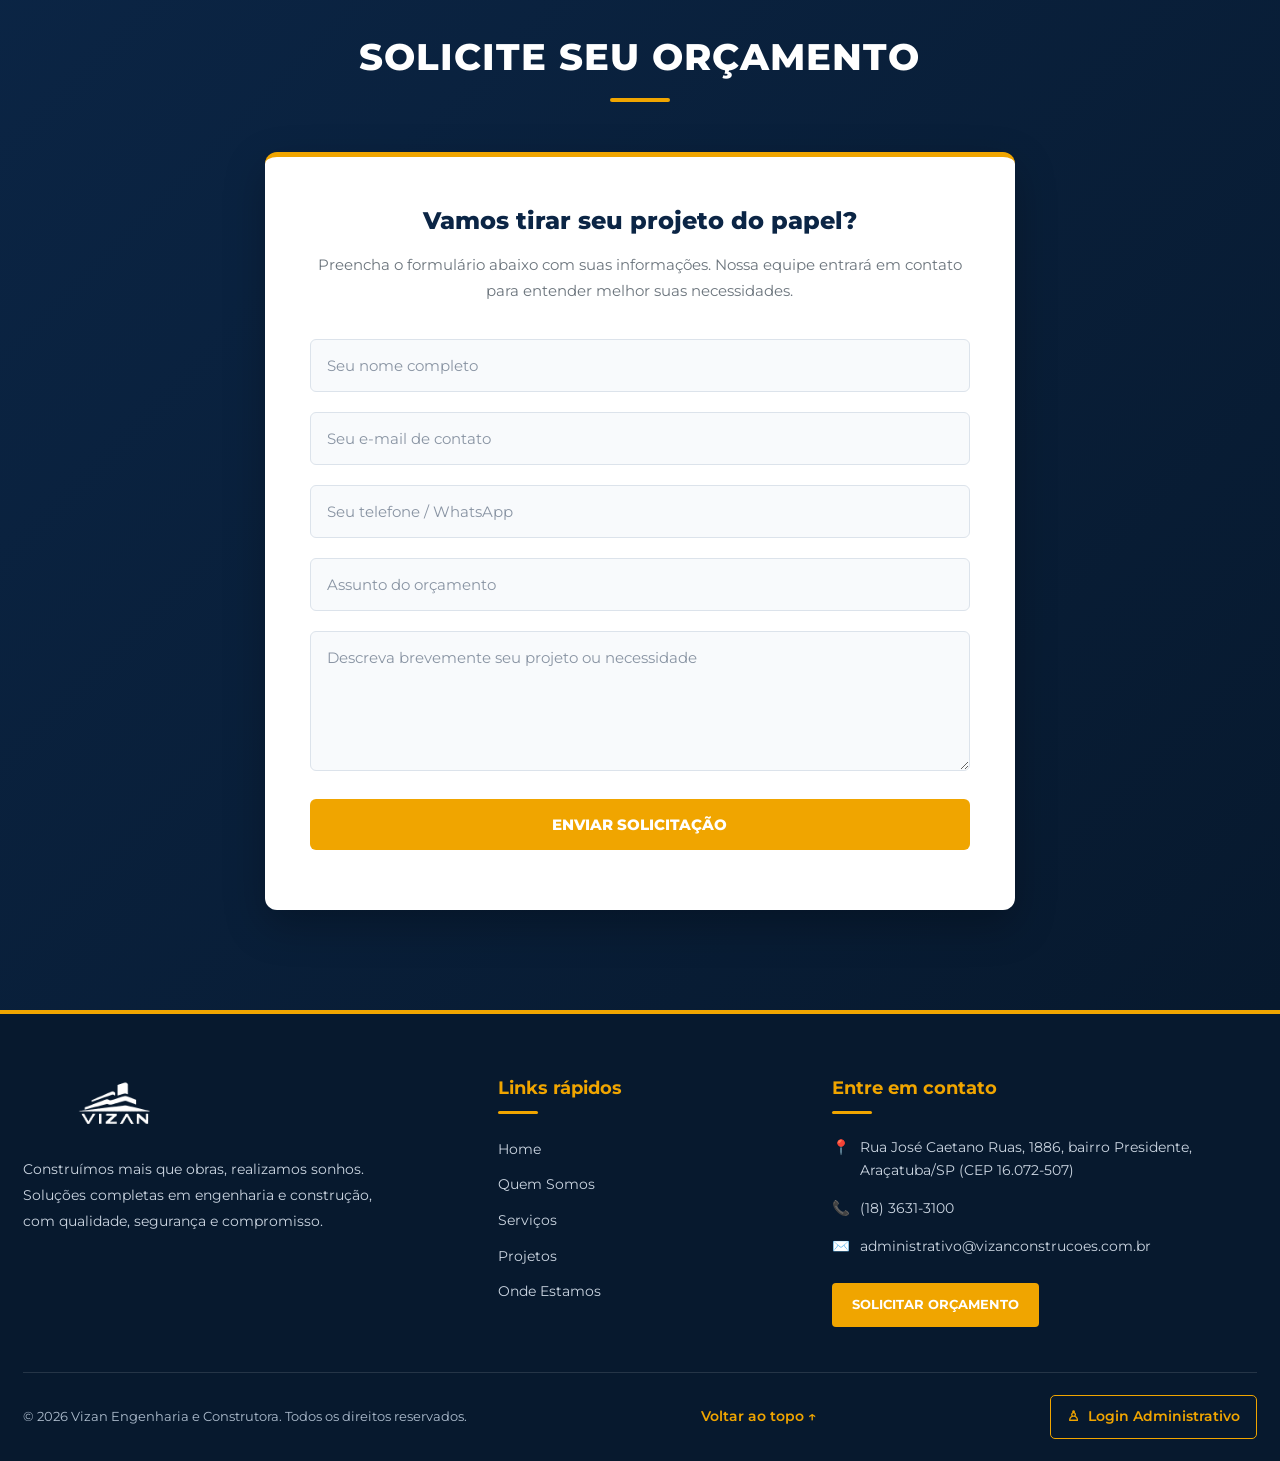
==== commit 649fb8ae: "Update index.html" ====
--- a/index.html
+++ b/index.html
@@ -313,18 +313,18 @@
 
                     <p>
                         <span>📍</span>
-                        Av. Engenharia, 1000 - Centro Empresarial
+                     Rua José Caetano Ruas, 1886, bairro Presidente, Araçatuba/SP (CEP 16.072-507)
                     </p>
 
                     <p>
                         <span>📞</span>
-                        (00) 99999-8888
+                       (18) 3631-3100
                     </p>
 
                     <p>
                         <span>✉️</span>
-                        <a href="mailto:contato@vizanengenharia.com.br">
-                            contato@vizanengenharia.com.br
+                        <a href="mailto:administrativo@vizanconstrucoes.com.br">
+                          administrativo@vizanconstrucoes.com.br
                         </a>
                     </p>
 
--- a/vizane.css
+++ b/vizane.css
@@ -435,20 +435,64 @@
 /* ===================================================
    6. CONTATO & ORÇAMENTO (SEÇÃO AZUL - ÚLTIMA)
    =================================================== */
+
+/* ===================================================
+   6. CONTATO & ORÇAMENTO
+   =================================================== */
+
 #contato {
-    background-color: #07192e;
+    background: linear-gradient(
+        135deg,
+        #0b2545 0%,
+        #07192e 100%
+    );
+
     color: #ffffff;
+    padding: 100px 0;
+
     border-top: 1px solid rgba(255, 255, 255, 0.08);
 }
 
+/* CAIXA DO FORMULÁRIO */
+
 .contato-form-container {
-    max-width: 700px;
+    max-width: 750px;
+    width: 100%;
+
     margin: 0 auto;
-    background-color: rgba(255, 255, 255, 0.05);
-    padding: 40px;
-    border-radius: 8px;
-    border: 1px solid rgba(255, 255, 255, 0.1);
-}
+
+    background-color: #ffffff;
+
+    padding: 45px;
+
+    border-radius: 12px;
+
+    border-top: 5px solid var(--cor-secundaria);
+
+    box-shadow: 0 15px 40px rgba(0, 0, 0, 0.25);
+}
+
+/* DESCRIÇÃO */
+
+.contato-descricao {
+    text-align: center;
+    margin-bottom: 35px;
+}
+
+.contato-descricao h3 {
+    color: var(--cor-principal);
+    font-size: 1.5rem;
+    font-weight: 800;
+    margin-bottom: 12px;
+}
+
+.contato-descricao p {
+    color: var(--cor-texto-suave);
+    font-size: 0.95rem;
+    line-height: 1.7;
+}
+
+/* CAMPOS DO FORMULÁRIO */
 
 .form-grupo {
     margin-bottom: 20px;
@@ -457,36 +501,132 @@
 .form-grupo input,
 .form-grupo textarea {
     width: 100%;
-    padding: 15px;
-    background-color: rgba(255, 255, 255, 0.95);
-    border: none;
-    border-radius: 4px;
-    font-size: 1rem;
+
+    padding: 16px;
+
+    background-color: #f8fafc;
+
+    border: 1px solid #dce3eb;
+    border-radius: 6px;
+
+    font-size: 0.95rem;
     color: var(--cor-texto-escuro);
-}
+
+    outline: none;
+
+    transition: all 0.3s ease;
+}
+
+/* EFEITO AO SELECIONAR UM CAMPO */
+
+.form-grupo input:focus,
+.form-grupo textarea:focus {
+    border-color: var(--cor-secundaria);
+
+    background-color: #ffffff;
+
+    box-shadow: 0 0 0 3px rgba(240, 165, 0, 0.12);
+}
+
+/* ÁREA DE MENSAGEM */
 
 .form-grupo textarea {
-    height: 120px;
+    min-height: 140px;
     resize: vertical;
 }
+
+/* PLACEHOLDER */
+
+.form-grupo input::placeholder,
+.form-grupo textarea::placeholder {
+    color: #8994a3;
+}
+
+/* BOTÃO ENVIAR */
 
 .btn-enviar {
     width: 100%;
+
     padding: 16px;
+
     background-color: var(--cor-secundaria);
     color: #ffffff;
+
     border: none;
-    border-radius: 4px;
-    font-size: 1rem;
-    font-weight: 700;
+    border-radius: 6px;
+
+    font-size: 0.95rem;
+    font-weight: 800;
+
     text-transform: uppercase;
+
     cursor: pointer;
-    transition: background 0.3s ease;
+
+    transition: all 0.3s ease;
 }
 
 .btn-enviar:hover {
     background-color: var(--cor-secundaria-hover);
-}
+
+    transform: translateY(-2px);
+
+    box-shadow: 0 5px 15px rgba(240, 165, 0, 0.25);
+}
+
+/* MENSAGEM DE RETORNO */
+
+#retornoOrcamento {
+    margin-top: 15px;
+    text-align: center;
+    font-size: 0.9rem;
+    color: var(--cor-principal);
+}
+
+/* ===================================================
+   RESPONSIVIDADE DO ORÇAMENTO
+   =================================================== */
+
+@media (max-width: 768px) {
+
+    #contato {
+        padding: 65px 15px;
+    }
+
+    .contato-form-container {
+        padding: 30px 22px;
+    }
+
+    .contato-descricao h3 {
+        font-size: 1.25rem;
+    }
+
+    .contato-descricao p {
+        font-size: 0.88rem;
+    }
+
+    .form-grupo input,
+    .form-grupo textarea {
+        padding: 14px;
+        font-size: 0.9rem;
+    }
+
+    .btn-enviar {
+        padding: 15px;
+    }
+}
+
+@media (max-width: 480px) {
+
+    .contato-form-container {
+        padding: 25px 18px;
+    }
+
+    .contato-descricao {
+        margin-bottom: 25px;
+    }
+
+}
+
 
 /* ===================================================
    RESPONSIVIDADE (MOBILE / TABLETS)
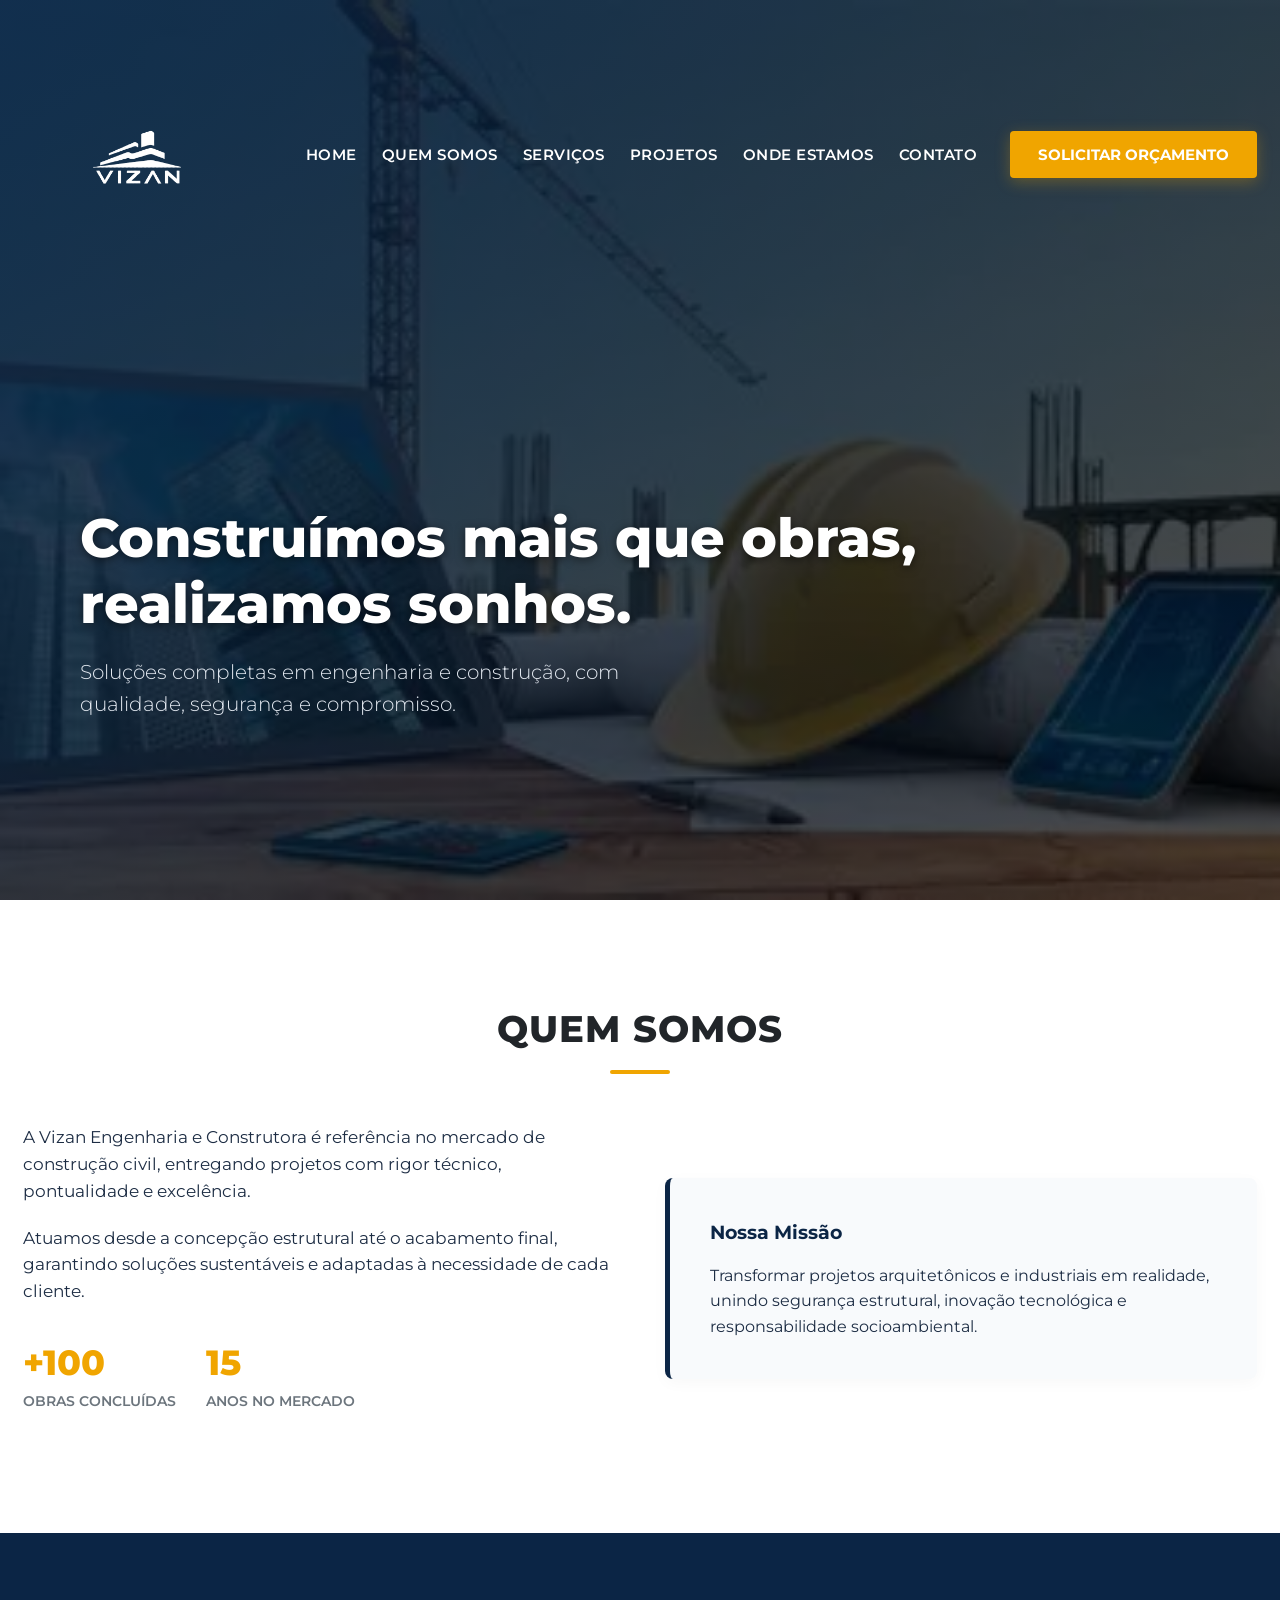
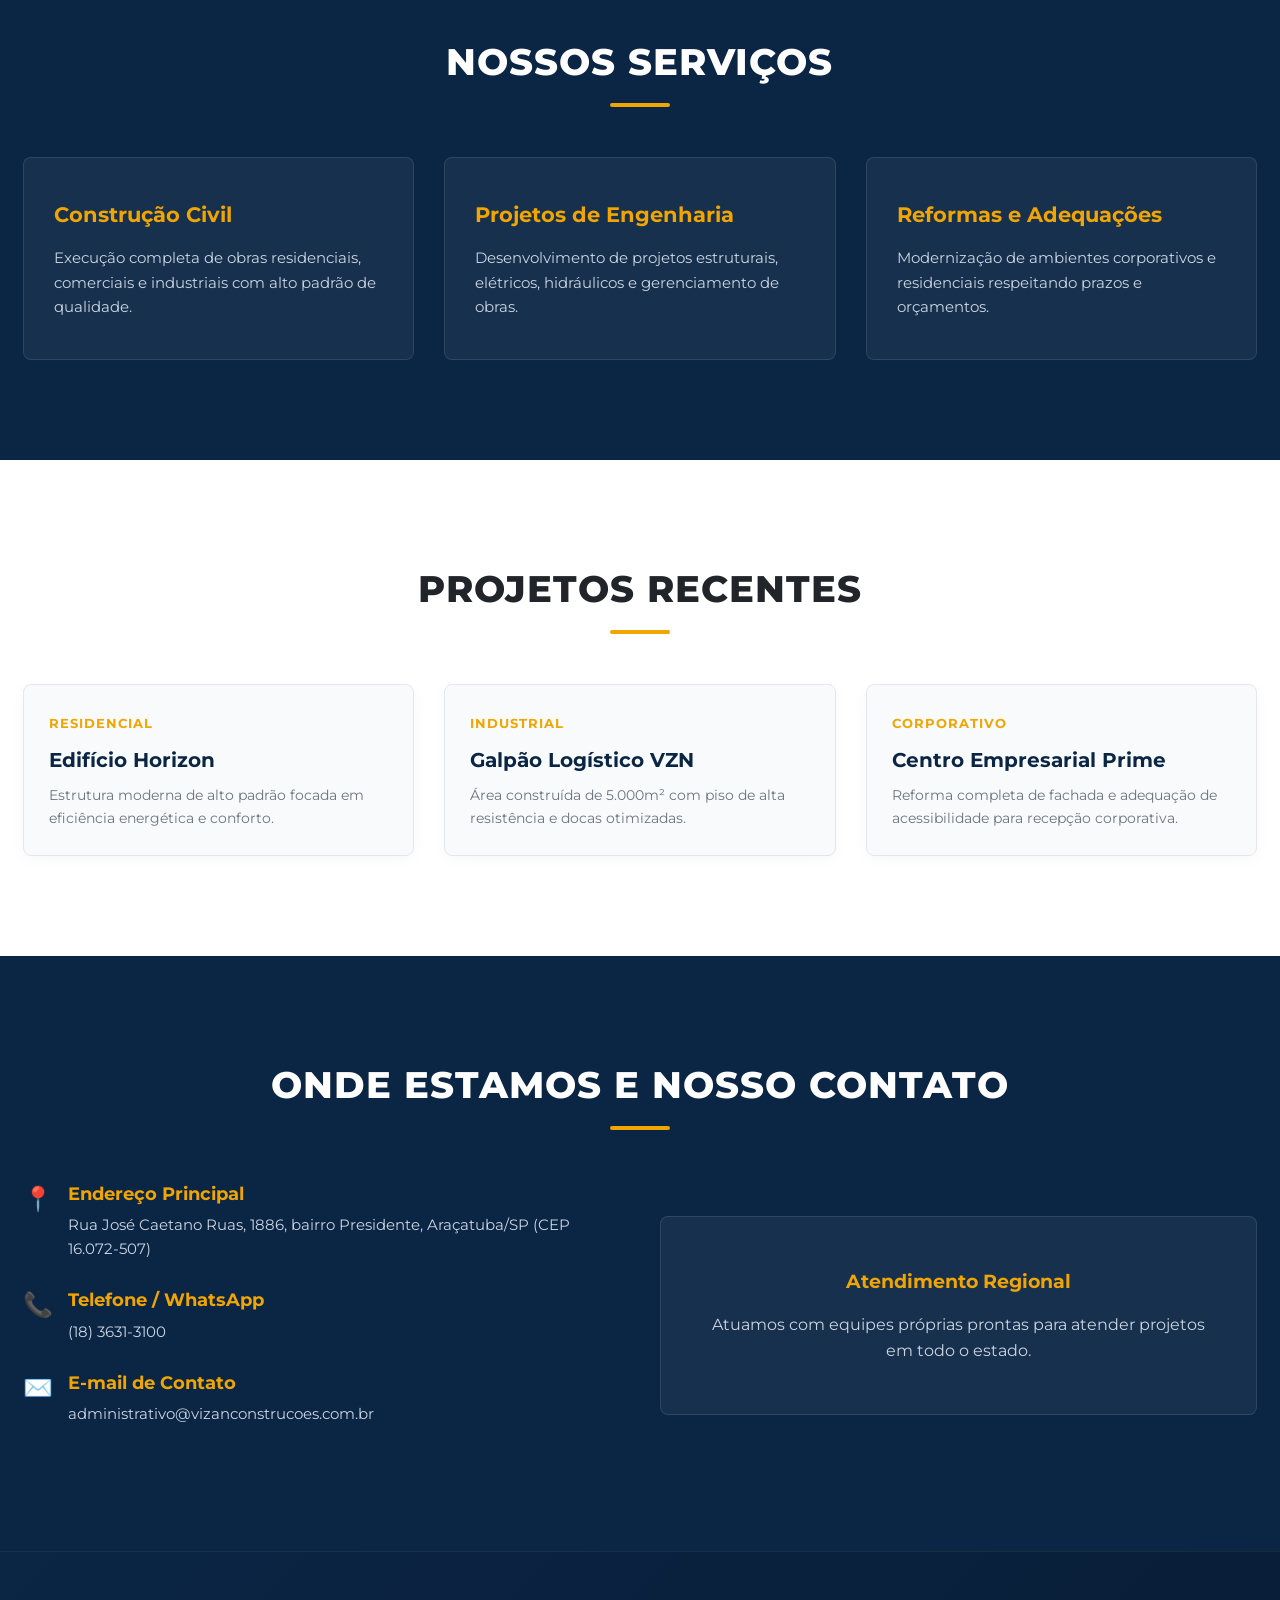
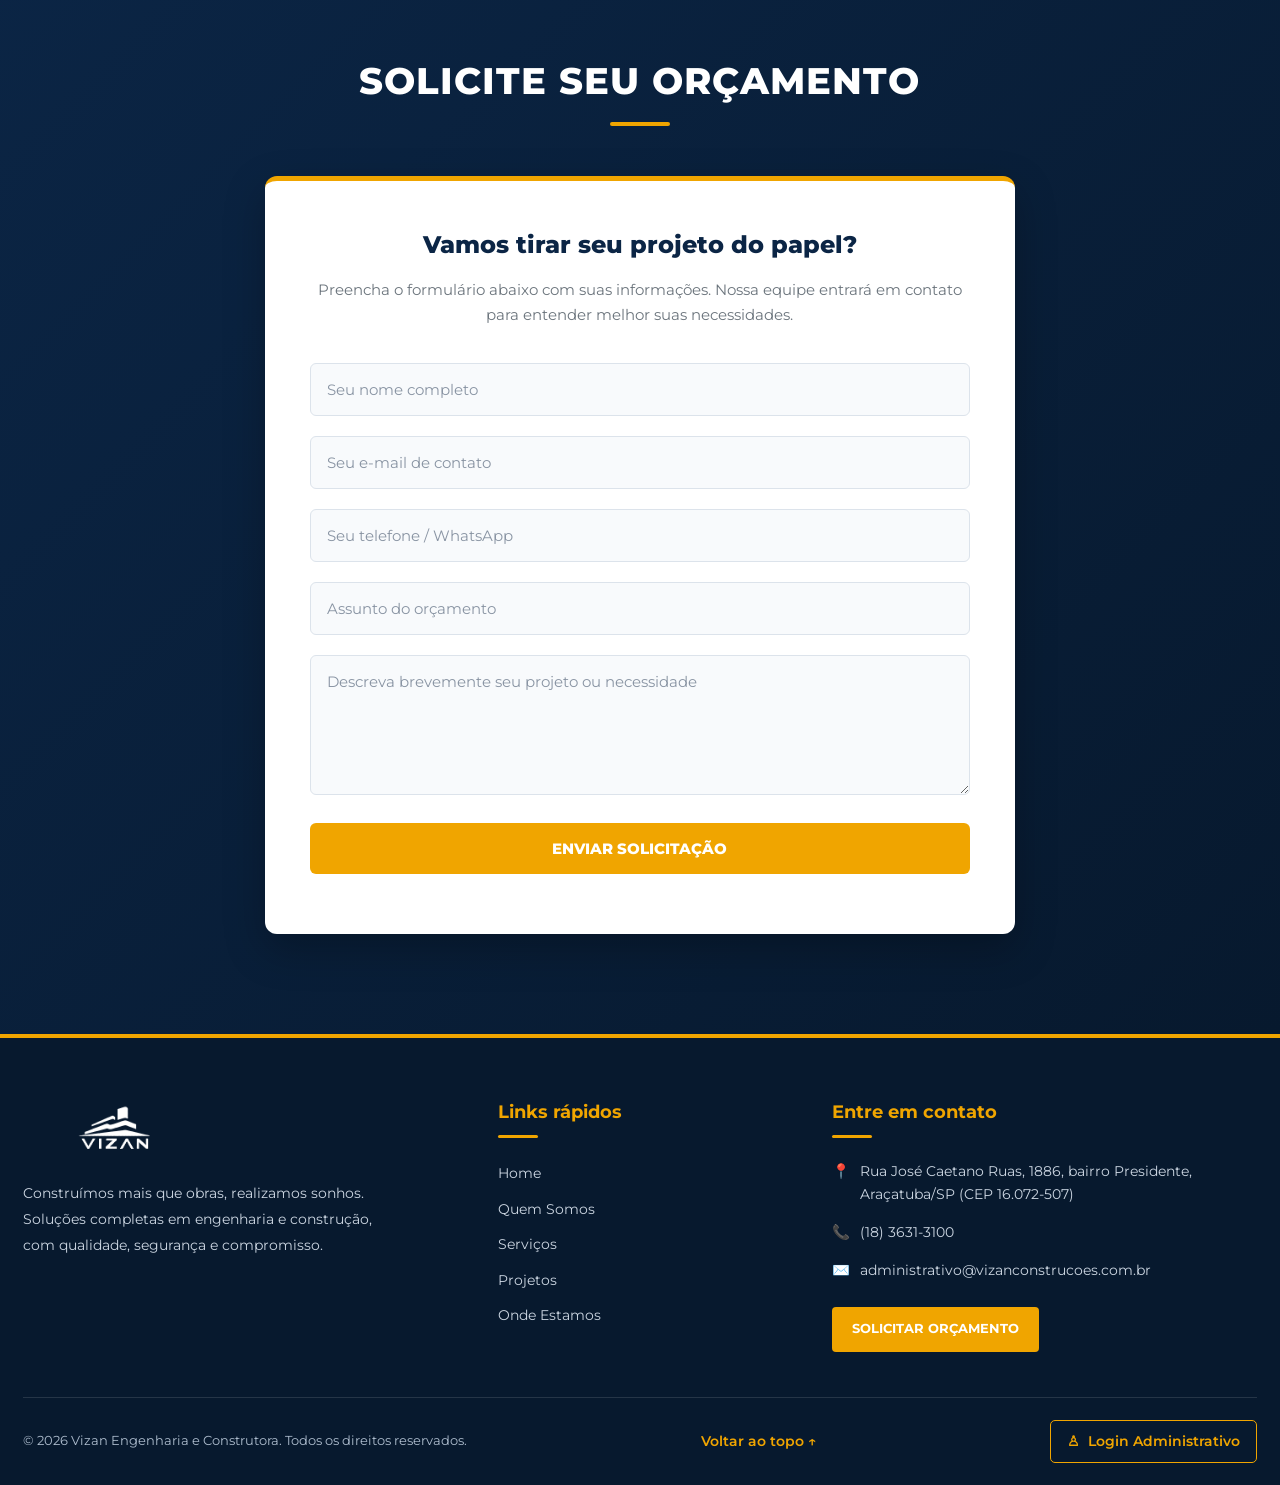
==== commit e083d5b2: "Update index.html" ====
--- a/index.html
+++ b/index.html
@@ -163,21 +163,21 @@
                             <span>📍</span>
                             <div>
                                 <h4>Endereço Principal</h4>
-                                <p>Av. Engenharia, 1000 - Centro Empresarial</p>
+                                <p> Rua José Caetano Ruas, 1886, bairro Presidente, Araçatuba/SP (CEP 16.072-507)</p>
                             </div>
                         </div>
                         <div class="info-item">
                             <span>📞</span>
                             <div>
                                 <h4>Telefone / WhatsApp</h4>
-                                <p>(00) 99999-8888 / (00) 3333-2222</p>
+                                <p> (18) 3631-3100</p>
                             </div>
                         </div>
                         <div class="info-item">
                             <span>✉️</span>
                             <div>
                                 <h4>E-mail de Contato</h4>
-                                <p>contato@vizanengenharia.com.br</p>
+                                <p> administrativo@vizanconstrucoes.com.br</p>
                             </div>
                         </div>
                     </div>
